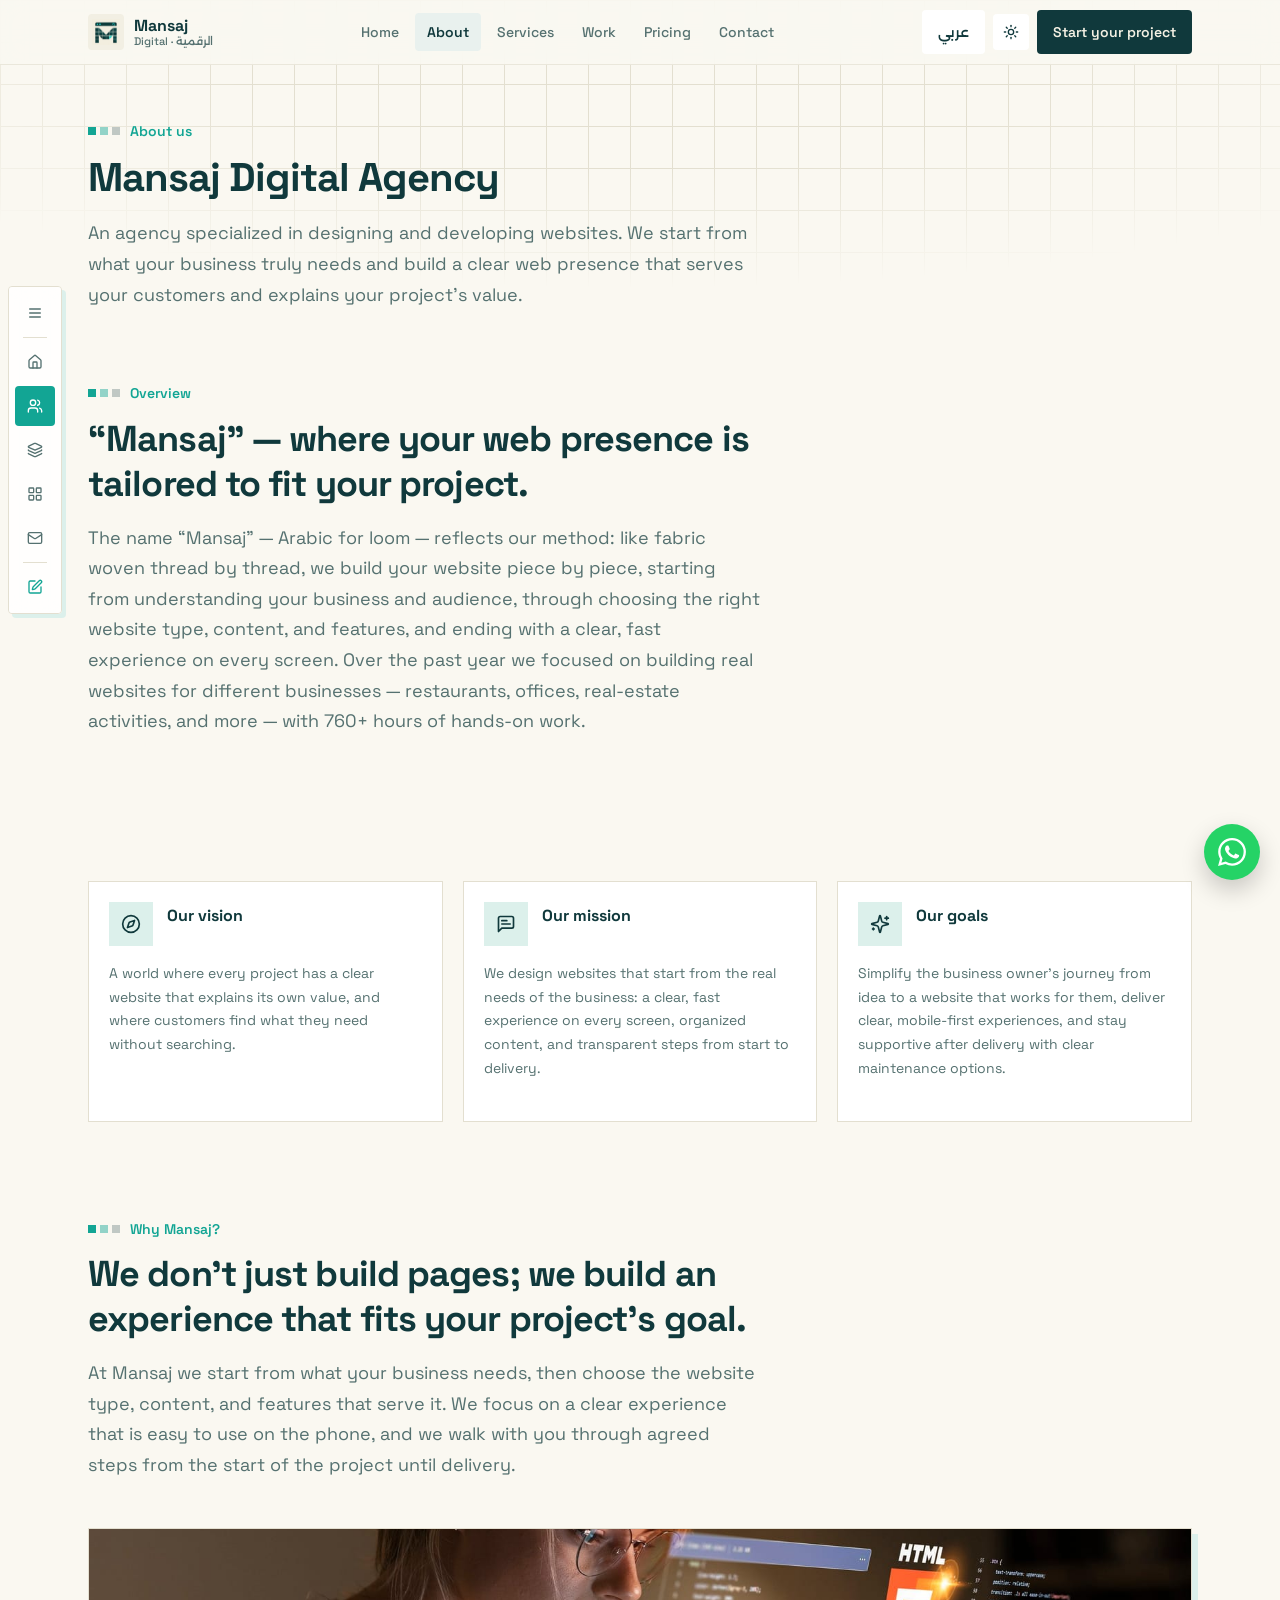
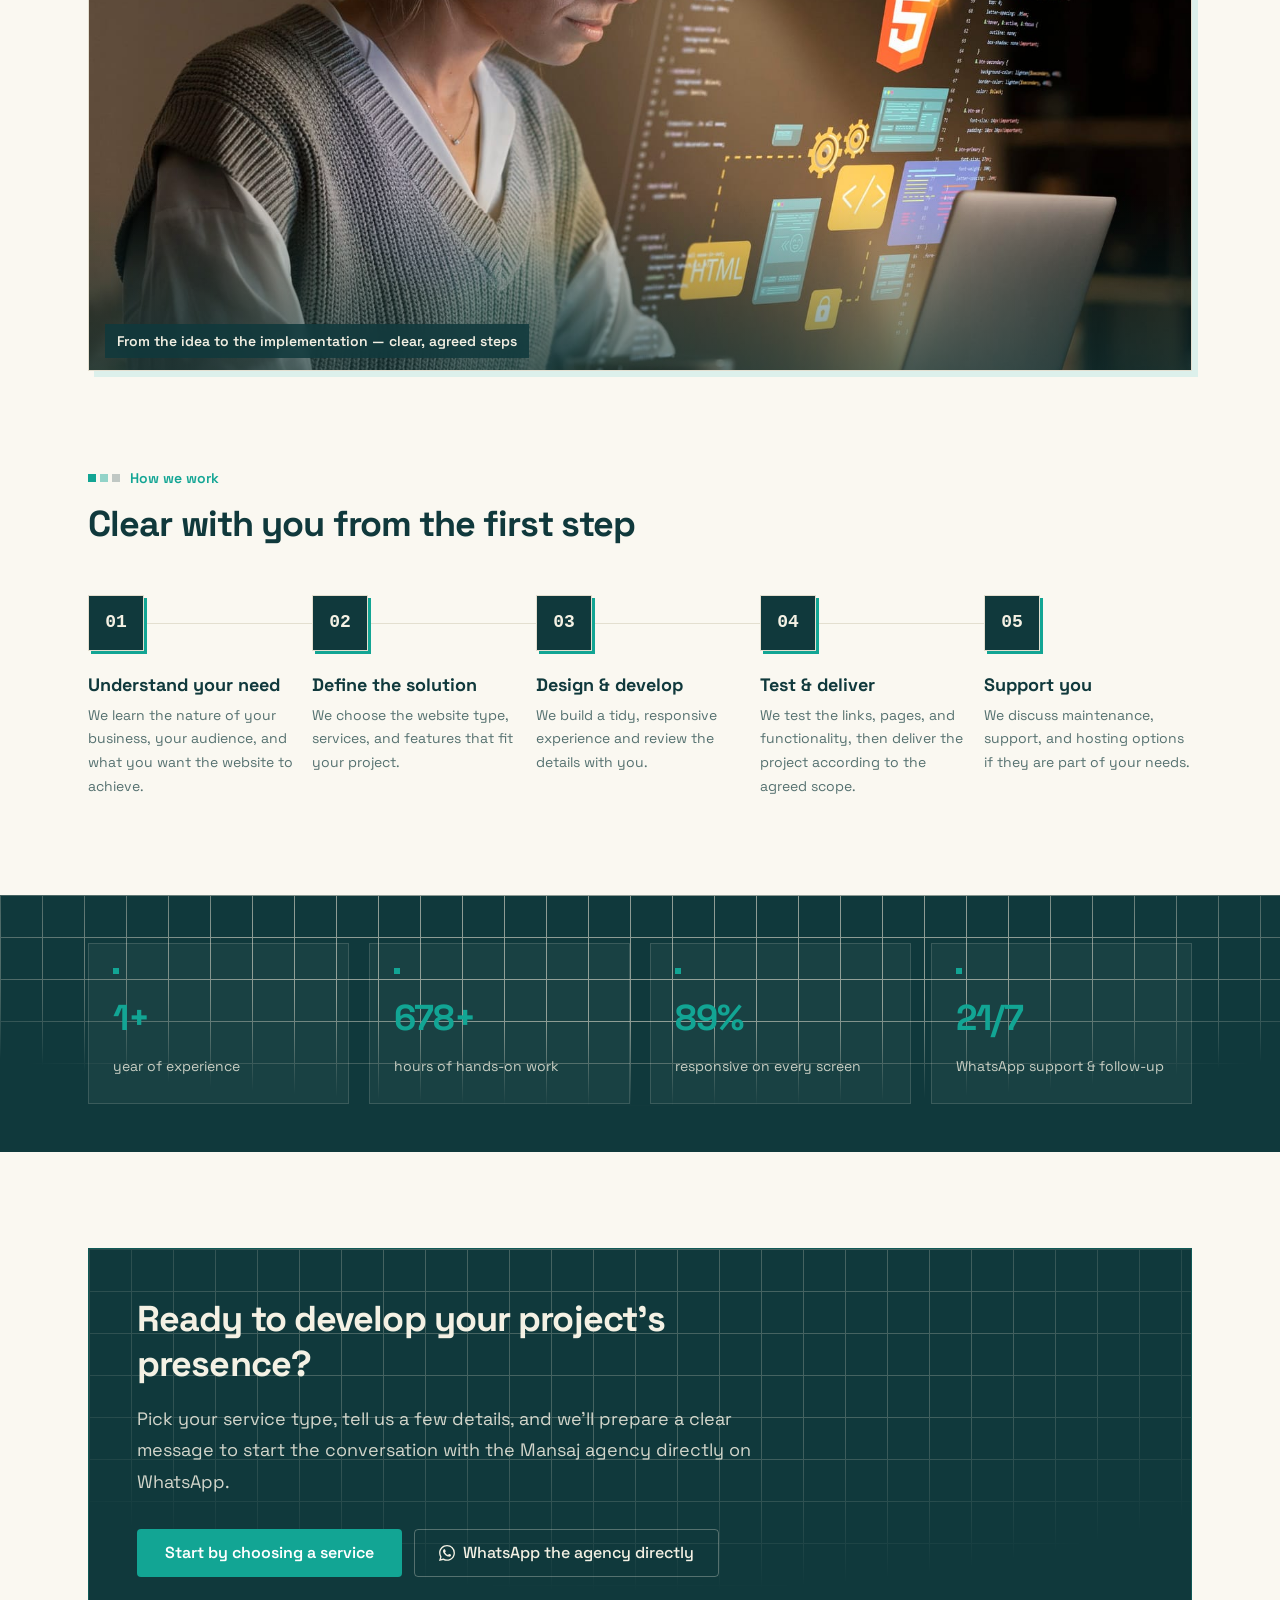
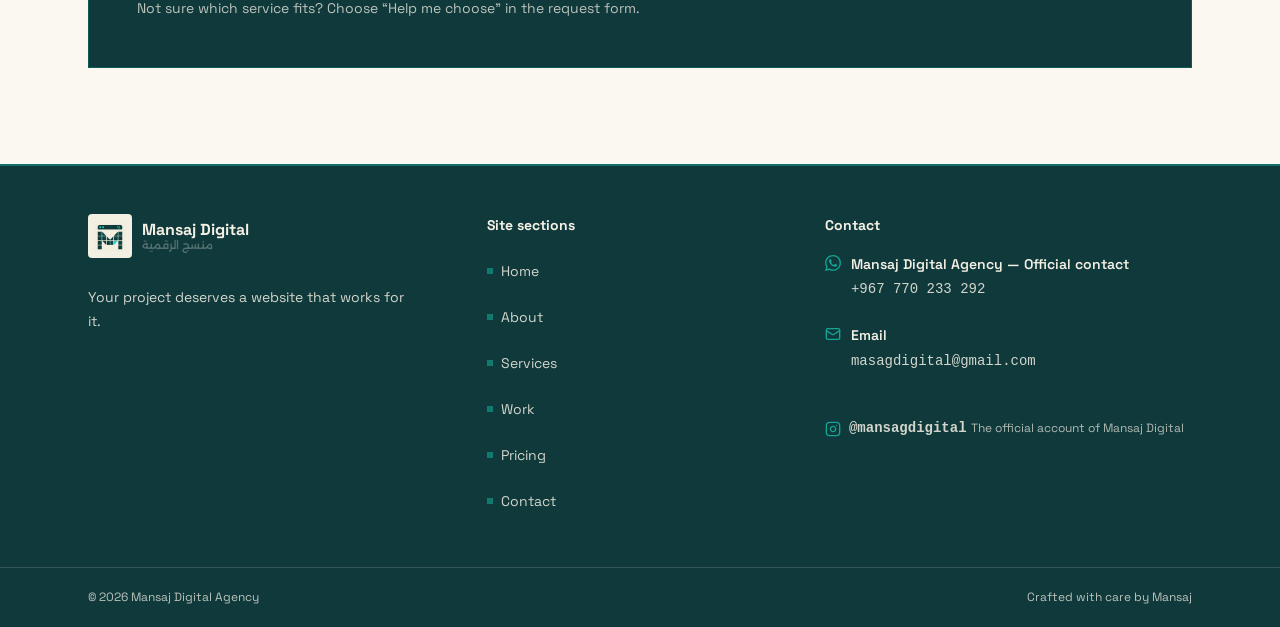
==== static-site/about.html @ caa979f5 "6bcde532-b387-4f91-bd0e-1e6efc402c27" ====
<!DOCTYPE html>
<html lang="en" dir="ltr" data-title-ar="من نحن | وكالة منسج الرقمية" data-title-en="About | Mansaj Digital Agency">
<head>
  <meta charset="UTF-8">
  <meta name="viewport" content="width=device-width, initial-scale=1">
  <title>من نحن | وكالة منسج الرقمية</title>
  <meta name="description" content="تعرف على وكالة منسج الرقمية: رؤيتنا ورسالتنا وأهدافنا وطريقة عملنا في بناء مواقع واضحة تخدم المشاريع على كل الشاشات.">
  <meta name="theme-color" content="#faf8f1" media="(prefers-color-scheme: light)">
  <meta name="theme-color" content="#0b2426" media="(prefers-color-scheme: dark)">
  <meta property="og:type" content="website">
  <meta property="og:title" content="من نحن | وكالة منسج الرقمية">
  <meta property="og:description" content="رؤية منسج ورسالتها وأهدافها وطريقة عملها في بناء مواقع تخدم المشاريع فعليًا.">
  <meta property="og:image" content="assets/images/og-image.jpg">
  <meta property="og:locale" content="ar_YE">
  <link rel="icon" type="image/png" href="assets/icons/favicon.png">
  <link rel="apple-touch-icon" href="assets/icons/apple-touch-icon.png">
  <link rel="preconnect" href="https://fonts.googleapis.com">
  <link rel="preconnect" href="https://fonts.gstatic.com" crossorigin>
  
  <link href="https://fonts.googleapis.com/css2?family=Space+Grotesk:wght@400;500;600;700&display=swap" rel="stylesheet">
  <link href="https://fonts.googleapis.com/css2?family=Alexandria:wght@300;400;500;600;700;800&display=swap" rel="stylesheet">
  <link rel="stylesheet" href="css/style.css">
  <link rel="stylesheet" href="css/responsive.css">
  <script>
    (function () {
      var d = document.documentElement;
      d.classList.add("js");
      try {
        var t = localStorage.getItem("mansaj-theme");
        if (!t) t = window.matchMedia("(prefers-color-scheme: dark)").matches ? "dark" : "light";
        if (t === "dark") d.classList.add("dark");
      } catch (e) {}
      try {
        var l = localStorage.getItem("mansaj-lang") || "en";
        d.lang = l;
        d.dir = l === "ar" ? "rtl" : "ltr";
      } catch (e) {}
    })();
  </script>
</head>
<body>
  <a class="skip-link" href="#main" data-ar="تخطَّ إلى المحتوى" data-en="Skip to content">تخطَّ إلى المحتوى</a>

  <!-- ============ Header ============ -->
  <header class="site-header">
    <div class="container bar">
      <a href="index.html" class="brand-lockup" aria-label="منسج الرقمية — الرئيسية" data-ar-aria="منسج الرقمية — الرئيسية" data-en-aria="Mansaj Digital — Home">
        <span class="logo-plate"><img src="assets/logos/mansaj-logo-mark.png" alt="شعار منسج الرقمية" width="36" height="36"></span>
        <span class="brand-word">
          <span class="brand-name" data-ar="منسج" data-en="Mansaj">منسج</span>
          <span class="brand-sub" data-ar="الرقمية · Digital" data-en="Digital · الرقمية">الرقمية · Digital</span>
        </span>
      </a>
      <nav class="header-nav" aria-label="التنقل الرئيسي" data-ar-aria="التنقل الرئيسي" data-en-aria="Main navigation">
        <ul>
          <li><a href="index.html" data-ar="الرئيسية" data-en="Home">الرئيسية</a></li>
          <li><a href="about.html" aria-current="page" data-ar="من نحن" data-en="About">من نحن</a></li>
          <li><a href="services.html" data-ar="خدماتنا" data-en="Services">خدماتنا</a></li>
          <li><a href="projects.html" data-ar="أعمالنا" data-en="Work">أعمالنا</a></li>
          <li><a href="index.html#pricing" data-ar="الباقات" data-en="Pricing">الباقات</a></li>
          <li><a href="contact.html" data-ar="تواصل معنا" data-en="Contact">تواصل معنا</a></li>
        </ul>
      </nav>
      <div class="header-actions">
        <button class="btn btn-outline lang-toggle" type="button" aria-label="Switch to English" data-ar-aria="Switch to English" data-en-aria="التبديل إلى العربية">EN</button>
        <button class="btn btn-outline btn-icon theme-toggle" type="button" aria-label="تبديل المظهر بين الداكن والفاتح" data-ar-aria="تبديل المظهر بين الداكن والفاتح" data-en-aria="Toggle dark and light mode">
          <svg class="icon sun-i" aria-hidden="true"><use href="assets/icons/sprite.svg#i-sun"></use></svg>
          <svg class="icon moon-i" aria-hidden="true"><use href="assets/icons/sprite.svg#i-moon"></use></svg>
        </button>
        <a href="contact.html" class="btn btn-primary header-cta" data-ar="ابدأ مشروعك" data-en="Start your project">ابدأ مشروعك</a>
      </div>
    </div>
  </header>

  <!-- ============ Floating nav dock ============ -->
  <nav class="dock" aria-label="القائمة العائمة" data-ar-aria="القائمة العائمة" data-en-aria="Floating menu">
    <div class="dock-panel">
      <button type="button" class="dock-btn sheet-open-btn" aria-label="فتح القائمة الكاملة" data-ar-aria="فتح القائمة الكاملة" data-en-aria="Open the full menu" aria-expanded="false" aria-controls="site-sheet">
        <svg class="icon" aria-hidden="true"><use href="assets/icons/sprite.svg#i-menu"></use></svg>
        <span class="dock-tip" aria-hidden="true" data-ar="القائمة الكاملة" data-en="Full menu">القائمة الكاملة</span>
      </button>
      <span class="dock-sep" aria-hidden="true"></span>
      <a href="index.html" class="dock-btn" aria-label="الرئيسية" data-ar-aria="الرئيسية" data-en-aria="Home">
        <svg class="icon" aria-hidden="true"><use href="assets/icons/sprite.svg#i-house"></use></svg>
        <span class="dock-tip" aria-hidden="true" data-ar="الرئيسية" data-en="Home">الرئيسية</span>
      </a>
      <a href="about.html" class="dock-btn" aria-current="page" aria-label="من نحن" data-ar-aria="من نحن" data-en-aria="About">
        <svg class="icon" aria-hidden="true"><use href="assets/icons/sprite.svg#i-users"></use></svg>
        <span class="dock-tip" aria-hidden="true" data-ar="من نحن" data-en="About">من نحن</span>
      </a>
      <a href="services.html" class="dock-btn" aria-label="خدماتنا" data-ar-aria="خدماتنا" data-en-aria="Services">
        <svg class="icon" aria-hidden="true"><use href="assets/icons/sprite.svg#i-layers"></use></svg>
        <span class="dock-tip" aria-hidden="true" data-ar="خدماتنا" data-en="Services">خدماتنا</span>
      </a>
      <a href="projects.html" class="dock-btn" aria-label="أعمالنا" data-ar-aria="أعمالنا" data-en-aria="Work">
        <svg class="icon" aria-hidden="true"><use href="assets/icons/sprite.svg#i-layout-grid"></use></svg>
        <span class="dock-tip" aria-hidden="true" data-ar="أعمالنا" data-en="Work">أعمالنا</span>
      </a>
      <a href="contact.html" class="dock-btn" aria-label="تواصل معنا" data-ar-aria="تواصل معنا" data-en-aria="Contact">
        <svg class="icon" aria-hidden="true"><use href="assets/icons/sprite.svg#i-mail"></use></svg>
        <span class="dock-tip" aria-hidden="true" data-ar="تواصل معنا" data-en="Contact">تواصل معنا</span>
      </a>
      <span class="dock-sep" aria-hidden="true"></span>
      <a href="contact.html" class="dock-btn cta" aria-label="ابدأ مشروعك الآن" data-ar-aria="ابدأ مشروعك الآن" data-en-aria="Start your project now">
        <svg class="icon" aria-hidden="true"><use href="assets/icons/sprite.svg#i-square-pen"></use></svg>
        <span class="dock-tip" aria-hidden="true" data-ar="ابدأ مشروعك" data-en="Start your project">ابدأ مشروعك</span>
      </a>
    </div>
  </nav>

  <!-- ============ Mobile sheet ============ -->
  <div class="sheet-overlay" aria-hidden="true"></div>
  <aside class="sheet" id="site-sheet" role="dialog" aria-modal="true" aria-hidden="true" aria-label="قائمة التنقل" data-ar-aria="قائمة التنقل" data-en-aria="Navigation menu">
    <div class="sheet-head">
      <span class="brand-lockup">
        <span class="logo-plate"><img src="assets/logos/mansaj-logo-mark.png" alt="" width="36" height="36"></span>
        <span class="brand-word">
          <span class="brand-name" data-ar="منسج" data-en="Mansaj">منسج</span>
          <span class="brand-sub" data-ar="الرقمية · Digital" data-en="Digital · الرقمية">الرقمية · Digital</span>
        </span>
      </span>
      <button class="btn btn-outline btn-icon sheet-close" type="button" aria-label="إغلاق القائمة" data-ar-aria="إغلاق القائمة" data-en-aria="Close menu">
        <svg class="icon" aria-hidden="true"><use href="assets/icons/sprite.svg#i-x"></use></svg>
      </button>
    </div>
    <nav class="sheet-nav" aria-label="قائمة التنقل الكاملة" data-ar-aria="قائمة التنقل الكاملة" data-en-aria="Full navigation">
      <ul>
        <li><a href="index.html"><svg class="icon" style="color:var(--brand)" aria-hidden="true"><use href="assets/icons/sprite.svg#i-house"></use></svg><span data-ar="الرئيسية" data-en="Home">الرئيسية</span><span class="num ltr">01</span></a></li>
        <li><a href="about.html" aria-current="page"><svg class="icon" style="color:var(--brand)" aria-hidden="true"><use href="assets/icons/sprite.svg#i-users"></use></svg><span data-ar="من نحن" data-en="About">من نحن</span><span class="num ltr">02</span></a></li>
        <li><a href="services.html"><svg class="icon" style="color:var(--brand)" aria-hidden="true"><use href="assets/icons/sprite.svg#i-layers"></use></svg><span data-ar="خدماتنا" data-en="Services">خدماتنا</span><span class="num ltr">03</span></a></li>
        <li><a href="projects.html"><svg class="icon" style="color:var(--brand)" aria-hidden="true"><use href="assets/icons/sprite.svg#i-layout-grid"></use></svg><span data-ar="أعمالنا" data-en="Work">أعمالنا</span><span class="num ltr">04</span></a></li>
        <li><a href="index.html#pricing"><svg class="icon" style="color:var(--brand)" aria-hidden="true"><use href="assets/icons/sprite.svg#i-credit-card"></use></svg><span data-ar="الباقات والأسعار" data-en="Packages & prices">الباقات والأسعار</span><span class="num ltr">05</span></a></li>
        <li><a href="contact.html"><svg class="icon" style="color:var(--brand)" aria-hidden="true"><use href="assets/icons/sprite.svg#i-mail"></use></svg><span data-ar="تواصل معنا" data-en="Contact">تواصل معنا</span><span class="num ltr">06</span></a></li>
      </ul>
    </nav>
    <div class="sheet-foot">
      <a href="contact.html" class="btn btn-primary btn-block" data-ar="أريد موقعًا لمشروعي" data-en="I want a website">أريد موقعًا لمشروعي</a>
      <a class="wa-line" href="https://wa.me/967770233292" target="_blank" rel="noopener noreferrer">
        <svg class="icon icon-fill" style="color:var(--brand)" aria-hidden="true"><use href="assets/icons/sprite.svg#i-whatsapp"></use></svg>
        <span data-ar="تواصل مباشر عبر واتساب" data-en="Chat on WhatsApp">تواصل مباشر عبر واتساب</span>
      </a>
      <a class="wa-line" href="mailto:masagdigital@gmail.com">
        <svg class="icon" style="color:var(--brand)" aria-hidden="true"><use href="assets/icons/sprite.svg#i-mail"></use></svg>
        <span data-ar="راسلنا عبر البريد" data-en="Email us">راسلنا عبر البريد</span>
      </a>
      <p class="brand-mini">
        <img src="assets/logos/mansaj-logo-mark-96.png" alt="" width="16" height="16">
        <span data-ar="وكالة منسج الرقمية" data-en="Mansaj Digital Agency">وكالة منسج الرقمية</span>
      </p>
    </div>
  </aside>

  <main id="main">
    <!-- ============ Page hero ============ -->
    <section class="page-hero">
      <div class="bg-blueprint" aria-hidden="true"></div>
      <div class="container inner">
        <p class="eyebrow"><span class="squares-strip" aria-hidden="true"><i></i></span><span data-ar="من نحن" data-en="About us">من نحن</span></p>
        <h1 data-ar="وكالة منسج الرقمية" data-en="Mansaj Digital Agency">وكالة منسج الرقمية</h1>
        <p class="desc" data-ar="وكالة متخصصة في تصميم وتطوير المواقع، نبدأ من احتياج نشاطك الحقيقي ونبني حضورًا واضحًا على الويب يخدم عملاءك ويشرح قيمة مشروعك." data-en="An agency specialized in designing and developing websites. We start from what your business truly needs and build a clear web presence that serves your customers and explains your project's value.">وكالة متخصصة في تصميم وتطوير المواقع، نبدأ من احتياج نشاطك الحقيقي ونبني حضورًا واضحًا على الويب يخدم عملاءك ويشرح قيمة مشروعك.</p>
      </div>
    </section>

    <!-- ============ Who we are ============ -->
    <section class="section" aria-label="نبذة عن منسج" data-ar-aria="نبذة عن منسج" data-en-aria="About Mansaj" style="padding-top:2rem">
      <div class="container">
        <div class="section-heading reveal">
          <p class="eyebrow"><span class="squares-strip" aria-hidden="true"><i></i></span><span data-ar="نبذة تعريفية" data-en="Overview">نبذة تعريفية</span></p>
          <h2 data-ar="«منسج» — حيث يُفصَل حضورك على الويب على مقاس مشروعك." data-en="“Mansaj” — where your web presence is tailored to fit your project.">«منسج» — حيث يُفصَل حضورك على الويب على مقاس مشروعك.</h2>
          <p class="desc" data-ar="اسم «منسج» يعبّر عن طريقتنا: مثل النسيج الذي يُفصَل خيطًا خيطًا، نبني موقعك قطعة قطعة بدءًا من فهم نشاطك وجمهورك، مرورًا باختيار نوع الموقع ومحتواه ووظائفه، وانتهاءً بتجربة واضحة وسريعة تعمل على كل الشاشات. ركّزنا خلال السنة الماضية على بناء مواقع حقيقية لأنشطة مختلفة — مطاعم، مكاتب، أنشطة عقارية وغيرها — بأكثر من 760 ساعة عمل فعلي." data-en="The name “Mansaj” — Arabic for loom — reflects our method: like fabric woven thread by thread, we build your website piece by piece, starting from understanding your business and audience, through choosing the right website type, content, and features, and ending with a clear, fast experience on every screen. Over the past year we focused on building real websites for different businesses — restaurants, offices, real-estate activities, and more — with 760+ hours of hands-on work.">اسم «منسج» يعبّر عن طريقتنا: مثل النسيج الذي يُفصَل خيطًا خيطًا، نبني موقعك قطعة قطعة بدءًا من فهم نشاطك وجمهورك، مرورًا باختيار نوع الموقع ومحتواه ووظائفه، وانتهاءً بتجربة واضحة وسريعة تعمل على كل الشاشات. ركّزنا خلال السنة الماضية على بناء مواقع حقيقية لأنشطة مختلفة — مطاعم، مكاتب، أنشطة عقارية وغيرها — بأكثر من 760 ساعة عمل فعلي.</p>
        </div>
      </div>
    </section>

    <!-- ============ Vision / Mission / Goals ============ -->
    <section class="section" aria-label="الرؤية والرسالة والأهداف" data-ar-aria="الرؤية والرسالة والأهداف" data-en-aria="Vision, mission, and goals" style="padding-top:0">
      <div class="container">
        <div class="cards-grid services-grid">
          <article class="service-card reveal">
            <div class="head">
              <span class="s-icon"><svg class="icon" aria-hidden="true"><use href="assets/icons/sprite.svg#i-compass"></use></svg></span>
              <h3 data-ar="رؤيتنا" data-en="Our vision">رؤيتنا</h3>
            </div>
            <p class="s-desc" data-ar="أن يكون لكل مشروع موقع واضح يشرح قيمته بنفسه، ويجعل وصول العميل إلى ما يحتاج أمرًا بديهيًا لا يحتاج بحثًا." data-en="A world where every project has a clear website that explains its own value, and where customers find what they need without searching.">أن يكون لكل مشروع موقع واضح يشرح قيمته بنفسه، ويجعل وصول العميل إلى ما يحتاج أمرًا بديهيًا لا يحتاج بحثًا.</p>
          </article>
          <article class="service-card reveal" style="--reveal-delay:.08s">
            <div class="head">
              <span class="s-icon"><svg class="icon" aria-hidden="true"><use href="assets/icons/sprite.svg#i-message-square-text"></use></svg></span>
              <h3 data-ar="رسالتنا" data-en="Our mission">رسالتنا</h3>
            </div>
            <p class="s-desc" data-ar="نصمّم مواقع تبدأ من احتياج النشاط الحقيقي: تجربة واضحة وسريعة على كل الشاشات، محتوى منظم، وخطوات عمل شفافة من البداية حتى التسليم." data-en="We design websites that start from the real needs of the business: a clear, fast experience on every screen, organized content, and transparent steps from start to delivery.">نصمّم مواقع تبدأ من احتياج النشاط الحقيقي: تجربة واضحة وسريعة على كل الشاشات، محتوى منظم، وخطوات عمل شفافة من البداية حتى التسليم.</p>
          </article>
          <article class="service-card reveal" style="--reveal-delay:.16s">
            <div class="head">
              <span class="s-icon"><svg class="icon" aria-hidden="true"><use href="assets/icons/sprite.svg#i-sparkles"></use></svg></span>
              <h3 data-ar="أهدافنا" data-en="Our goals">أهدافنا</h3>
            </div>
            <p class="s-desc" data-ar="تبسيط رحلة صاحب النشاط من الفكرة إلى موقع يعمل لأجله، وتقديم مواقع واضحة وسهلة الاستخدام على الهاتف أولًا، ومرافقته بعد التسليم بخيارات دعم وصيانة واضحة." data-en="Simplify the business owner's journey from idea to a website that works for them, deliver clear, mobile-first experiences, and stay supportive after delivery with clear maintenance options.">تبسيط رحلة صاحب النشاط من الفكرة إلى موقع يعمل لأجله، وتقديم مواقع واضحة وسهلة الاستخدام على الهاتف أولًا، ومرافقته بعد التسليم بخيارات دعم وصيانة واضحة.</p>
          </article>
        </div>
      </div>
    </section>

    <!-- ============ Why Mansaj ============ -->
    <section class="section" aria-label="لماذا منسج" data-ar-aria="لماذا منسج" data-en-aria="Why Mansaj" style="padding-top:0;padding-bottom:0">
      <div class="container">
        <div class="section-heading reveal">
          <p class="eyebrow"><span class="squares-strip" aria-hidden="true"><i></i></span><span data-ar="لماذا منسج؟" data-en="Why Mansaj?">لماذا منسج؟</span></p>
          <h2 data-ar="لا نبني صفحات فقط؛ نبني تجربة تناسب هدف مشروعك." data-en="We don't just build pages; we build an experience that fits your project's goal.">لا نبني صفحات فقط؛ نبني تجربة تناسب هدف مشروعك.</h2>
          <p class="desc" data-ar="في منسج نبدأ من احتياج النشاط، ثم نختار نوع الموقع والمحتوى والوظائف التي تخدمه. نركز على وضوح التجربة وسهولة استخدامها على الهاتف، ونرافقك بخطوات متفق عليها من بداية المشروع حتى التسليم." data-en="At Mansaj we start from what your business needs, then choose the website type, content, and features that serve it. We focus on a clear experience that is easy to use on the phone, and we walk with you through agreed steps from the start of the project until delivery.">في منسج نبدأ من احتياج النشاط، ثم نختار نوع الموقع والمحتوى والوظائف التي تخدمه. نركز على وضوح التجربة وسهولة استخدامها على الهاتف، ونرافقك بخطوات متفق عليها من بداية المشروع حتى التسليم.</p>
        </div>
        <figure class="figure-banner reveal" style="--reveal-delay:.1s;margin-bottom:0">
          <div class="img-wrap">
            <img src="assets/images/dev-work.jpg" alt="مطوّرة تبني موقعًا على حاسوبها المحمول" data-ar-alt="مطوّرة تبني موقعًا على حاسوبها المحمول" data-en-alt="A developer building a website on her laptop" loading="lazy" width="1152" height="648">
          </div>
          <figcaption data-ar="من الفكرة إلى التنفيذ — بخطوات واضحة ومتفق عليها" data-en="From the idea to the implementation — clear, agreed steps">من الفكرة إلى التنفيذ — بخطوات واضحة ومتفق عليها</figcaption>
        </figure>
      </div>
    </section>

    <!-- ============ How we work ============ -->
    <section class="section" aria-label="طريقة العمل" data-ar-aria="طريقة العمل" data-en-aria="How we work">
      <div class="container">
        <div class="section-heading reveal">
          <p class="eyebrow"><span class="squares-strip" aria-hidden="true"><i></i></span><span data-ar="طريقة العمل" data-en="How we work">طريقة العمل</span></p>
          <h2 data-ar="واضحين معك من أول خطوة" data-en="Clear with you from the first step">واضحين معك من أول خطوة</h2>
        </div>
        <ol class="steps">
          <li class="step reveal">
            <span class="h-line" aria-hidden="true"></span>
            <span class="step-num ltr" aria-hidden="true">01</span>
            <span class="v-line" aria-hidden="true"></span>
            <div class="step-body">
              <h3 data-ar="نفهم احتياجك" data-en="Understand your need">نفهم احتياجك</h3>
              <p data-ar="نعرف طبيعة نشاطك، وجمهورك، وما الذي تريد أن يحققه الموقع." data-en="We learn the nature of your business, your audience, and what you want the website to achieve.">نعرف طبيعة نشاطك، وجمهورك، وما الذي تريد أن يحققه الموقع.</p>
            </div>
          </li>
          <li class="step reveal" style="--reveal-delay:.08s">
            <span class="h-line" aria-hidden="true"></span>
            <span class="step-num ltr" aria-hidden="true">02</span>
            <span class="v-line" aria-hidden="true"></span>
            <div class="step-body">
              <h3 data-ar="نحدد الحل" data-en="Define the solution">نحدد الحل</h3>
              <p data-ar="نختار نوع الموقع والخدمات والوظائف التي تناسب مشروعك." data-en="We choose the website type, services, and features that fit your project.">نختار نوع الموقع والخدمات والوظائف التي تناسب مشروعك.</p>
            </div>
          </li>
          <li class="step reveal" style="--reveal-delay:.16s">
            <span class="h-line" aria-hidden="true"></span>
            <span class="step-num ltr" aria-hidden="true">03</span>
            <span class="v-line" aria-hidden="true"></span>
            <div class="step-body">
              <h3 data-ar="نصمّم ونطوّر" data-en="Design & develop">نصمّم ونطوّر</h3>
              <p data-ar="نبني تجربة مرتبة ومتجاوبة ونراجع التفاصيل معك." data-en="We build a tidy, responsive experience and review the details with you.">نبني تجربة مرتبة ومتجاوبة ونراجع التفاصيل معك.</p>
            </div>
          </li>
          <li class="step reveal" style="--reveal-delay:.24s">
            <span class="h-line" aria-hidden="true"></span>
            <span class="step-num ltr" aria-hidden="true">04</span>
            <span class="v-line" aria-hidden="true"></span>
            <div class="step-body">
              <h3 data-ar="نختبر ونسلّم" data-en="Test & deliver">نختبر ونسلّم</h3>
              <p data-ar="نختبر الروابط والصفحات والوظائف، ثم نسلّم المشروع حسب النطاق المتفق عليه." data-en="We test the links, pages, and functionality, then deliver the project according to the agreed scope.">نختبر الروابط والصفحات والوظائف، ثم نسلّم المشروع حسب النطاق المتفق عليه.</p>
            </div>
          </li>
          <li class="step reveal" style="--reveal-delay:.32s">
            <span class="step-num ltr" aria-hidden="true">05</span>
            <div class="step-body">
              <h3 data-ar="نساندك" data-en="Support you">نساندك</h3>
              <p data-ar="نناقش خيارات الصيانة والدعم والاستضافة إذا كانت ضمن احتياجك." data-en="We discuss maintenance, support, and hosting options if they are part of your needs.">نناقش خيارات الصيانة والدعم والاستضافة إذا كانت ضمن احتياجك.</p>
            </div>
          </li>
        </ol>
      </div>
    </section>

    <!-- ============ Honest stats ============ -->
    <section class="stats-band" aria-label="أرقام منسج" data-ar-aria="أرقام منسج" data-en-aria="Mansaj in numbers">
      <div class="bg-blueprint" aria-hidden="true"></div>
      <div class="container inner">
        <div class="stats-grid">
          <div class="stat-card reveal">
            <span class="dot" aria-hidden="true"></span>
            <p class="value ltr" data-count="1" data-suffix="+">1+</p>
            <p class="label" data-ar="سنة خبرة" data-en="year of experience">سنة خبرة</p>
          </div>
          <div class="stat-card reveal" style="--reveal-delay:.08s">
            <span class="dot" aria-hidden="true"></span>
            <p class="value ltr" data-count="760" data-suffix="+">760+</p>
            <p class="label" data-ar="ساعة عمل فعلية" data-en="hours of hands-on work">ساعة عمل فعلية</p>
          </div>
          <div class="stat-card reveal" style="--reveal-delay:.16s">
            <span class="dot" aria-hidden="true"></span>
            <p class="value ltr" data-count="100" data-suffix="%">100%</p>
            <p class="label" data-ar="تصميم متجاوب على كل الشاشات" data-en="responsive on every screen">تصميم متجاوب على كل الشاشات</p>
          </div>
          <div class="stat-card reveal" style="--reveal-delay:.24s">
            <span class="dot" aria-hidden="true"></span>
            <p class="value ltr" data-count="24" data-suffix="/7">24/7</p>
            <p class="label" data-ar="دعم ومتابعة عبر واتساب" data-en="WhatsApp support & follow-up">دعم ومتابعة عبر واتساب</p>
          </div>
        </div>
      </div>
    </section>

    <!-- ============ Contact CTA ============ -->
    <section class="section" aria-label="تواصل مع منسج" data-ar-aria="تواصل مع منسج" data-en-aria="Contact Mansaj">
      <div class="container">
        <div class="cta-panel reveal">
          <div class="bg-blueprint" aria-hidden="true"></div>
          <h2 data-ar="جاهز تطوّر حضور مشروعك؟" data-en="Ready to develop your project's presence?">جاهز تطوّر حضور مشروعك؟</h2>
          <p class="panel-desc" data-ar="اختر نوع الخدمة، وأخبرنا ببعض التفاصيل، وسنجهّز لك رسالة واضحة لبدء التواصل مع وكالة منسج مباشرة عبر واتساب." data-en="Pick your service type, tell us a few details, and we'll prepare a clear message to start the conversation with the Mansaj agency directly on WhatsApp.">اختر نوع الخدمة، وأخبرنا ببعض التفاصيل، وسنجهّز لك رسالة واضحة لبدء التواصل مع وكالة منسج مباشرة عبر واتساب.</p>
          <div class="panel-actions">
            <a href="contact.html" class="btn btn-brand btn-lg" style="border-radius:.25rem;padding-inline:1.75rem">
              <span data-ar="ابدأ باختيار الخدمة" data-en="Start by choosing a service">ابدأ باختيار الخدمة</span>
            </a>
            <a href="https://wa.me/967770233292" target="_blank" rel="noopener noreferrer" class="btn btn-lg" style="border-radius:.25rem;border:1px solid color-mix(in srgb, var(--deep-foreground) 30%, transparent);color:var(--deep-foreground)">
              <svg class="icon icon-fill" aria-hidden="true"><use href="assets/icons/sprite.svg#i-whatsapp"></use></svg>
              <span data-ar="واتساب الوكالة مباشرة" data-en="WhatsApp the agency directly">واتساب الوكالة مباشرة</span>
            </a>
          </div>
          <p class="panel-note" data-ar="لا تعرف أي خدمة تناسبك؟ اختر «ساعدوني في الاختيار» في نموذج الطلب." data-en="Not sure which service fits? Choose “Help me choose” in the request form.">لا تعرف أي خدمة تناسبك؟ اختر «ساعدوني في الاختيار» في نموذج الطلب.</p>
        </div>
      </div>
    </section>
  </main>

  <!-- ============ Footer ============ -->
  <footer class="site-footer">
    <div class="container footer-grid">
      <div class="footer-brand">
        <span class="brand-lockup">
          <span class="logo-plate lg"><img src="assets/logos/mansaj-logo-mark.png" alt="شعار منسج الرقمية" width="44" height="44"></span>
          <span class="brand-word">
            <span class="brand-name" data-ar="منسج الرقمية" data-en="Mansaj Digital">منسج الرقمية</span>
            <span class="brand-sub ltr" data-ar="Mansaj Digital" data-en="منسج الرقمية">Mansaj Digital</span>
          </span>
        </span>
        <p class="tagline" data-ar="مشروعك يستحق موقعًا يعمل لأجله." data-en="Your project deserves a website that works for it.">مشروعك يستحق موقعًا يعمل لأجله.</p>
      </div>

      <nav class="footer-col" aria-label="روابط الأقسام" data-ar-aria="روابط الأقسام" data-en-aria="Section links">
        <p class="col-title" data-ar="أقسام الموقع" data-en="Site sections">أقسام الموقع</p>
        <ul>
          <li><a href="index.html"><span class="dot" aria-hidden="true"></span><span data-ar="الرئيسية" data-en="Home">الرئيسية</span></a></li>
          <li><a href="about.html"><span class="dot" aria-hidden="true"></span><span data-ar="من نحن" data-en="About">من نحن</span></a></li>
          <li><a href="services.html"><span class="dot" aria-hidden="true"></span><span data-ar="خدماتنا" data-en="Services">خدماتنا</span></a></li>
          <li><a href="projects.html"><span class="dot" aria-hidden="true"></span><span data-ar="أعمالنا" data-en="Work">أعمالنا</span></a></li>
          <li><a href="index.html#pricing"><span class="dot" aria-hidden="true"></span><span data-ar="الباقات" data-en="Pricing">الباقات</span></a></li>
          <li><a href="contact.html"><span class="dot" aria-hidden="true"></span><span data-ar="تواصل معنا" data-en="Contact">تواصل معنا</span></a></li>
        </ul>
      </nav>

      <div class="footer-col">
        <p class="col-title" data-ar="تواصل" data-en="Contact">تواصل</p>
        <ul class="footer-contact">
          <li>
            <svg class="icon icon-fill" aria-hidden="true"><use href="assets/icons/sprite.svg#i-whatsapp"></use></svg>
            <div>
              <p class="fc-title" data-ar="وكالة منسج الرقمية — التواصل الرسمي" data-en="Mansaj Digital Agency — Official contact">وكالة منسج الرقمية — التواصل الرسمي</p>
              <a class="fc-phone ltr" href="https://wa.me/967770233292" target="_blank" rel="noopener noreferrer" aria-label="واتساب وكالة منسج الرقمية +967 770 233 292" data-ar-aria="واتساب وكالة منسج الرقمية +967 770 233 292" data-en-aria="WhatsApp Mansaj Digital Agency +967 770 233 292">+967 770 233 292</a>
            </div>
          </li>
          <li>
            <svg class="icon" aria-hidden="true"><use href="assets/icons/sprite.svg#i-mail"></use></svg>
            <div>
              <p class="fc-title" data-ar="البريد الإلكتروني" data-en="Email">البريد الإلكتروني</p>
              <a class="fc-phone ltr" href="mailto:masagdigital@gmail.com" aria-label="البريد الإلكتروني لوكالة منسج الرقمية masagdigital@gmail.com" data-ar-aria="البريد الإلكتروني لوكالة منسج الرقمية masagdigital@gmail.com" data-en-aria="Email Mansaj Digital Agency masagdigital@gmail.com">masagdigital@gmail.com</a>
            </div>
          </li>
        </ul>
        <a class="footer-insta" href="https://www.instagram.com/mansagdigital/" target="_blank" rel="noopener noreferrer">
          <svg class="icon" aria-hidden="true"><use href="assets/icons/sprite.svg#i-instagram"></use></svg>
          <span>
            <span class="handle ltr">@mansagdigital</span>
            <span class="fi-sub" data-ar="الحساب الرسمي لوكالة منسج الرقمية" data-en="The official account of Mansaj Digital">الحساب الرسمي لوكالة منسج الرقمية</span>
          </span>
        </a>
      </div>
    </div>

    <div class="footer-bottom">
      <div class="container inner">
        <p><span data-ar="© " data-en="© ">© </span><span data-year>2025</span><span data-ar=" وكالة منسج الرقمية — Mansaj Digital" data-en=" Mansaj Digital Agency"> وكالة منسج الرقمية — Mansaj Digital</span></p>
        <p data-ar="صُنع بعناية من وكالة منسج" data-en="Crafted with care by Mansaj">صُنع بعناية من وكالة منسج</p>
      </div>
    </div>
  </footer>

  <!-- Floating WhatsApp support button -->
  <a class="wa-float" href="https://wa.me/967770233292?text=Hello%20Mansaj%20Digital" target="_blank" rel="noopener noreferrer"
     data-wa-en="Hello Mansaj Digital 👋
I visited your website and I want to discuss a project for my business."
     data-wa-ar="مرحبًا منسج الرقمية 👋
زرت موقعكم وأريد أن أناقش مشروعًا لنشاطي التجاري."
     aria-label="تواصل مع منسج الرقمية عبر واتساب" data-ar-aria="تواصل مع منسج الرقمية عبر واتساب" data-en-aria="Chat with Mansaj Digital on WhatsApp" data-cursor="Chat">
    <svg class="icon icon-fill" aria-hidden="true"><use href="assets/icons/sprite.svg#i-whatsapp"></use></svg>
  </a>

  <script src="js/theme.js" defer></script>
  <script src="js/main.js" defer></script>
</body>
</html>
---- static-site/css/style.css ----
/* ================================================================== */
/* Mansaj Digital — official static stylesheet                         */
/* ------------------------------------------------------------------ */
/* 1:1 reproduction of the approved Mansaj design system:              */
/* warm paper background, deep-teal ink, turquoise brand accents,      */
/* squared brutalist cards with offset shadows, blueprint grid.        */
/* Light + dark themes via html.dark and CSS custom properties.        */
/* ================================================================== */

/* ------------------------------------------------------------------ */
/* Design tokens — exact values from the approved identity             */
/* ------------------------------------------------------------------ */

:root {
  --radius: 0.5rem;
  --radius-sm: 0.25rem;
  --radius-md: 0.375rem;

  /* Light — warm paper with deep teal ink (logo palette) */
  --background: #faf8f1;
  --foreground: #10393c;
  --card: #ffffff;
  --card-foreground: #10393c;
  --primary: #10393c;
  --primary-foreground: #f4f1e4;
  --secondary: #e9f1ee;
  --secondary-foreground: #10393c;
  --muted: #f1eee3;
  --muted-foreground: #557170;
  --accent: #dcf0eb;
  --accent-foreground: #0b4b47;
  --destructive: #b3413a;
  --border: #e3dfd0;
  --input: #d8d4c4;
  --ring: #17b3a6;

  /* Brand */
  --brand: #12a594;
  --brand-foreground: #ffffff;
  --brand-soft: #dcf0eb;
  --deep: #10393c;
  --deep-foreground: #f4f1e4;
  --cream: #f2efe3;
  --cream-foreground: #10393c;

  --header-h: 4rem;
  --shadow-brand: 4px 4px 0 0 var(--brand);
  --shadow-brand-soft: 6px 6px 0 0 var(--brand-soft);
  --ease-out: cubic-bezier(0.22, 1, 0.36, 1);
}

html.dark {
  /* Dark — deep teal night with turquoise light */
  --background: #0b2426;
  --foreground: #eaf2ef;
  --card: #103032;
  --card-foreground: #eaf2ef;
  --primary: #2bc8b9;
  --primary-foreground: #062426;
  --secondary: #12393c;
  --secondary-foreground: #eaf2ef;
  --muted: #113334;
  --muted-foreground: #9db8b3;
  --accent: #14403f;
  --accent-foreground: #dff7f1;
  --destructive: #e0655c;
  --border: rgba(255, 255, 255, 0.09);
  --input: rgba(255, 255, 255, 0.14);
  --ring: #2bc8b9;

  /* Brand */
  --brand: #2bc8b9;
  --brand-foreground: #062426;
  --brand-soft: #123c3b;
  --deep: #071c1e;
  --deep-foreground: #eaf2ef;
  --cream: #f2efe3;
  --cream-foreground: #10393c;
}

/* ------------------------------------------------------------------ */
/* Base                                                                */
/* ------------------------------------------------------------------ */

*,
*::before,
*::after {
  box-sizing: border-box;
  border: 0 solid var(--border);
  margin: 0;
  padding: 0;
}

html {
  scroll-behavior: smooth;
  scroll-padding-top: calc(var(--header-h) + 1rem);
  -webkit-text-size-adjust: 100%;
}

body {
  background: var(--background);
  color: var(--foreground);
  font-family: "Space Grotesk", "Alexandria", ui-sans-serif, system-ui,
    -apple-system, "Segoe UI", sans-serif;
  font-size: 1rem;
  line-height: 1.6;
  text-rendering: optimizeLegibility;
  min-height: 100dvh;
  display: flex;
  flex-direction: column;
}

main {
  flex: 1;
}

img,
svg,
video {
  display: block;
  max-width: 100%;
}

a {
  color: inherit;
  text-decoration: none;
}

button {
  font: inherit;
  color: inherit;
  background: none;
  border: none;
  cursor: pointer;
}

input,
textarea,
select {
  font: inherit;
  color: inherit;
}

ul,
ol {
  list-style: none;
}

::selection {
  background: var(--brand);
  color: var(--brand-foreground);
}

/* Slim squared scrollbar */
::-webkit-scrollbar {
  width: 8px;
  height: 8px;
}
::-webkit-scrollbar-track {
  background: transparent;
}
::-webkit-scrollbar-thumb {
  background: color-mix(in oklab, var(--muted-foreground) 35%, transparent);
  border-radius: 2px;
}
::-webkit-scrollbar-thumb:hover {
  background: color-mix(in oklab, var(--muted-foreground) 55%, transparent);
}

:focus-visible {
  outline: 2px solid var(--ring);
  outline-offset: 2px;
}

/* ------------------------------------------------------------------ */
/* Utilities                                                           */
/* ------------------------------------------------------------------ */

.container {
  width: 100%;
  max-width: 72rem;
  margin-inline: auto;
  /* Inline-start padding keeps content clear of the floating nav dock */
  padding-inline-start: 64px;
  padding-inline-end: 16px;
}

.sr-only {
  position: absolute;
  width: 1px;
  height: 1px;
  padding: 0;
  margin: -1px;
  overflow: hidden;
  clip: rect(0, 0, 0, 0);
  white-space: nowrap;
  border-width: 0;
}

.mono {
  font-family: ui-monospace, "SFMono-Regular", "Menlo", "Consolas", monospace;
}

.ltr {
  direction: ltr;
  unicode-bidi: isolate;
}

/* Icons — stroke glyphs inherit color; fill glyphs opt in via .icon-fill */
.icon {
  width: 1rem;
  height: 1rem;
  flex-shrink: 0;
  fill: none;
  stroke: currentColor;
  stroke-width: 2;
  stroke-linecap: round;
  stroke-linejoin: round;
}
.icon-fill {
  fill: currentColor;
  stroke: none;
}

/* Subtle blueprint grid — "Mansaj engineering" look */
.bg-blueprint {
  background-image: linear-gradient(to right, var(--border) 1px, transparent 1px),
    linear-gradient(to bottom, var(--border) 1px, transparent 1px);
  background-size: 42px 42px;
  -webkit-mask-image: radial-gradient(ellipse 90% 80% at 50% 20%, black 35%, transparent 78%);
  mask-image: radial-gradient(ellipse 90% 80% at 50% 20%, black 35%, transparent 78%);
}
.bg-blueprint-solid {
  background-image: linear-gradient(to right, var(--border) 1px, transparent 1px),
    linear-gradient(to bottom, var(--border) 1px, transparent 1px);
  background-size: 42px 42px;
}

/* Squares strip — section eyebrow marker */
.squares-strip {
  display: inline-flex;
  align-items: center;
  gap: 0.25rem;
}
.squares-strip::before,
.squares-strip::after {
  content: "";
  width: 0.5rem;
  height: 0.5rem;
}
.squares-strip::before {
  background: var(--brand);
}
.squares-strip::after {
  background: color-mix(in srgb, var(--foreground) 25%, transparent);
}
.squares-strip > i {
  width: 0.5rem;
  height: 0.5rem;
  background: color-mix(in srgb, var(--brand) 45%, transparent);
}

/* Reveal-on-scroll (progressive enhancement: visible without JS) */
html.js .reveal {
  opacity: 0;
  transform: translateY(18px);
  transition: opacity 0.55s var(--ease-out), transform 0.55s var(--ease-out);
  transition-delay: var(--reveal-delay, 0s);
}
html.js .reveal.in-view {
  opacity: 1;
  transform: none;
}

.skip-link {
  position: fixed;
  inset-inline-start: 1rem;
  top: -100%;
  z-index: 300;
  background: var(--brand);
  color: var(--brand-foreground);
  padding: 0.75rem 1.25rem;
  font-weight: 600;
  transition: top 0.2s ease;
}
.skip-link:focus-visible {
  top: 1rem;
}

/* ------------------------------------------------------------------ */
/* Buttons                                                             */
/* ------------------------------------------------------------------ */

.btn {
  display: inline-flex;
  align-items: center;
  justify-content: center;
  gap: 0.5rem;
  white-space: nowrap;
  min-height: 2.75rem; /* 44px touch target */
  padding: 0.5rem 1rem;
  font-size: 0.875rem;
  font-weight: 500;
  border-radius: var(--radius-sm);
  transition: background-color 0.2s ease, color 0.2s ease, border-color 0.2s ease,
    box-shadow 0.2s ease;
}
.btn-primary {
  background: var(--primary);
  color: var(--primary-foreground);
  font-weight: 600;
}
.btn-primary:hover {
  background: color-mix(in srgb, var(--primary) 88%, transparent);
}
.btn-brand {
  background: var(--brand);
  color: var(--brand-foreground);
  font-weight: 600;
}
.btn-brand:hover {
  background: color-mix(in srgb, var(--brand) 90%, transparent);
}
.btn-outline {
  border-width: 1px;
  background: var(--card);
  color: var(--foreground);
  font-weight: 500;
}
.btn-outline:hover {
  background: var(--secondary);
}
.btn-lg {
  min-height: 3rem;
  padding-inline: 1.5rem;
  font-size: 1rem;
}
.btn-icon {
  min-height: 2.25rem;
  width: 2.25rem;
  padding: 0;
}
.btn-block {
  width: 100%;
}
.btn-brand-outline {
  border: 1px solid color-mix(in srgb, var(--brand) 40%, transparent);
  background: color-mix(in srgb, var(--brand) 6%, transparent);
  color: var(--brand);
  font-weight: 600;
}
.btn-brand-outline:hover {
  background: var(--brand);
  color: var(--brand-foreground);
}

/* ------------------------------------------------------------------ */
/* Header                                                              */
/* ------------------------------------------------------------------ */

.site-header {
  position: fixed;
  inset-inline: 0;
  top: 0;
  z-index: 50;
  border-bottom: 1px solid color-mix(in srgb, var(--border) 70%, transparent);
  background: color-mix(in srgb, var(--background) 85%, transparent);
  -webkit-backdrop-filter: blur(12px);
  backdrop-filter: blur(12px);
}
.site-header .bar {
  height: var(--header-h);
  display: flex;
  align-items: center;
  justify-content: space-between;
  gap: 0.75rem;
}
.header-nav {
  display: none;
}
.header-nav ul {
  display: flex;
  align-items: center;
  gap: 0.25rem;
}
.header-nav a {
  display: inline-block;
  padding: 0.5rem 0.75rem;
  border-radius: var(--radius-sm);
  font-size: 0.875rem;
  font-weight: 500;
  color: var(--muted-foreground);
  transition: background-color 0.2s ease, color 0.2s ease;
}
.header-nav a:hover {
  background: var(--secondary);
  color: var(--foreground);
}
.header-nav a[aria-current="page"] {
  background: var(--secondary);
  color: var(--foreground);
  font-weight: 600;
}
.header-actions {
  display: flex;
  align-items: center;
  gap: 0.5rem;
}
.header-cta {
  display: none;
}

/* Brand lockup — logo plate + wordmark */
.brand-lockup {
  display: inline-flex;
  align-items: center;
  gap: 0.625rem;
  text-align: start;
}
.logo-plate {
  position: relative;
  display: block;
  width: 2.25rem;
  height: 2.25rem;
  flex-shrink: 0;
  overflow: hidden;
  border-radius: var(--radius-sm);
  background: var(--cream);
  padding: 0.25rem;
}
.logo-plate img {
  width: 100%;
  height: 100%;
  object-fit: contain;
}
.logo-plate.lg {
  width: 2.75rem;
  height: 2.75rem;
  padding: 0.375rem;
}
.brand-word {
  display: flex;
  flex-direction: column;
  line-height: 1;
}
.brand-word .brand-name {
  font-size: 1rem;
  font-weight: 700;
}
.brand-word .brand-sub {
  font-size: 11px;
  font-weight: 500;
  color: var(--muted-foreground);
  margin-top: 2px;
}

/* Mobile menu button */
.menu-btn {
  display: inline-flex;
}

/* Mobile sheet */
.sheet-overlay {
  position: fixed;
  inset: 0;
  z-index: 90;
  background: rgba(0, 0, 0, 0.5);
  opacity: 0;
  pointer-events: none;
  transition: opacity 0.25s ease;
}
.sheet {
  position: fixed;
  z-index: 95;
  top: 0;
  inset-inline-end: 0;
  height: 100dvh;
  width: 85vw;
  max-width: 24rem;
  background: var(--card);
  border-inline-start: 1px solid var(--border);
  display: flex;
  flex-direction: column;
  transform: translateX(calc(var(--sheet-dir, 1) * 100%));
  transition: transform 0.3s var(--ease-out);
  overflow-y: auto;
}
html[dir="rtl"] .sheet {
  --sheet-dir: -1;
}
body.sheet-open .sheet-overlay {
  opacity: 1;
  pointer-events: auto;
}
body.sheet-open .sheet {
  transform: none;
}
body.sheet-open {
  overflow: hidden;
}
.sheet-head {
  display: flex;
  align-items: center;
  justify-content: space-between;
  gap: 0.75rem;
  padding: 1rem;
  border-bottom: 1px solid var(--border);
}
.sheet-nav {
  flex: 1;
  padding: 1rem;
}
.sheet-nav ul {
  display: flex;
  flex-direction: column;
  gap: 0.25rem;
}
.sheet-nav a {
  display: flex;
  min-height: 44px;
  align-items: center;
  gap: 0.75rem;
  padding: 0.625rem 0.75rem;
  border-radius: var(--radius-sm);
  font-size: 0.875rem;
  font-weight: 500;
  transition: background-color 0.2s ease;
}
.sheet-nav a:hover,
.sheet-nav a[aria-current="page"] {
  background: var(--secondary);
}
.sheet-nav a[aria-current="page"] {
  font-weight: 600;
}
.sheet-nav .num {
  margin-inline-start: auto;
  font-size: 0.75rem;
  color: var(--muted-foreground);
}
.sheet-foot {
  border-top: 1px solid var(--border);
  padding: 1rem;
}
.sheet-foot .wa-line {
  margin-top: 0.75rem;
  display: flex;
  width: 100%;
  align-items: center;
  justify-content: center;
  gap: 0.5rem;
  border: 1px solid var(--border);
  padding: 0.625rem 1rem;
  border-radius: var(--radius-sm);
  font-size: 0.875rem;
  font-weight: 500;
  transition: background-color 0.2s ease;
}
.sheet-foot .wa-line:hover {
  background: var(--secondary);
}
.sheet-foot .brand-mini {
  margin-top: 1rem;
  display: flex;
  align-items: center;
  justify-content: center;
  gap: 0.5rem;
  font-size: 0.75rem;
  color: var(--muted-foreground);
}
.sheet-foot .brand-mini img {
  width: 1rem;
  height: 1rem;
  object-fit: contain;
}

/* ------------------------------------------------------------------ */
/* Floating nav dock                                                   */
/* ------------------------------------------------------------------ */

.dock {
  position: fixed;
  inset-inline-start: 0.5rem;
  top: 50%;
  z-index: 40;
  transform: translateY(-50%);
}
.dock-panel {
  display: flex;
  flex-direction: column;
  align-items: stretch;
  gap: 0.25rem;
  max-height: calc(100dvh - 2rem);
  overflow-y: auto;
  padding: 0.375rem;
  border: 1px solid var(--border);
  border-radius: var(--radius-sm);
  background: color-mix(in srgb, var(--card) 85%, transparent);
  -webkit-backdrop-filter: blur(12px);
  backdrop-filter: blur(12px);
  box-shadow: 4px 4px 0 0 var(--brand-soft);
  scrollbar-width: none;
}
.dock-panel::-webkit-scrollbar {
  display: none;
}
.dock-btn {
  position: relative;
  display: flex;
  height: 2.5rem;
  width: 2.5rem;
  flex-shrink: 0;
  align-items: center;
  justify-content: center;
  border-radius: var(--radius-sm);
  color: var(--muted-foreground);
  transition: background-color 0.2s ease, color 0.2s ease;
}
.dock-btn:hover {
  background: var(--secondary);
  color: var(--foreground);
}
.dock-btn[aria-current="page"],
.dock-btn.active {
  background: var(--brand);
  color: var(--brand-foreground);
}
.dock-btn.cta {
  color: var(--brand);
}
.dock-sep {
  margin-inline: 0.5rem;
  height: 1px;
  flex-shrink: 0;
  background: var(--border);
}
.dock-tip {
  display: none;
  pointer-events: none;
  position: absolute;
  inset-inline-start: 100%;
  top: 50%;
  z-index: 10;
  margin-inline-start: 0.5rem;
  transform: translateY(-50%);
  white-space: nowrap;
  border: 1px solid var(--border);
  background: var(--deep);
  color: var(--deep-foreground);
  padding: 0.25rem 0.5rem;
  font-size: 11px;
  font-weight: 600;
  opacity: 0;
  transition: opacity 0.15s ease;
}
.dock-btn:hover .dock-tip,
.dock-btn:focus-visible .dock-tip {
  opacity: 1;
}

/* ------------------------------------------------------------------ */
/* Sections & headings                                                 */
/* ------------------------------------------------------------------ */

.section {
  position: relative;
  padding-block: 4rem;
  scroll-margin-top: 5rem;
}
.section-heading {
  margin-bottom: 2.5rem;
  max-width: 42rem;
}
.section-heading.center {
  margin-inline: auto;
  text-align: center;
}
.eyebrow {
  display: flex;
  align-items: center;
  gap: 0.625rem;
  margin-bottom: 0.75rem;
  font-size: 0.875rem;
  font-weight: 600;
  color: var(--brand);
}
.section-heading.center .eyebrow {
  justify-content: center;
}
.section-heading h2 {
  font-size: 1.875rem;
  font-weight: 700;
  line-height: 1.25;
  letter-spacing: -0.025em;
}
.section-heading .desc {
  margin-top: 1rem;
  font-size: 1rem;
  line-height: 1.7;
  color: var(--muted-foreground);
}

/* Sub-page hero */
.page-hero {
  position: relative;
  overflow: hidden;
  padding-top: var(--header-h);
}
.page-hero .bg-blueprint {
  position: absolute;
  inset: 0;
}
.page-hero .inner {
  position: relative;
  padding-block: 2.75rem 2rem;
}
.page-hero h1 {
  font-size: 2.25rem;
  font-weight: 700;
  line-height: 1.2;
  letter-spacing: -0.025em;
}
.page-hero .desc {
  margin-top: 1rem;
  max-width: 42rem;
  font-size: 1rem;
  line-height: 1.7;
  color: var(--muted-foreground);
}

/* ------------------------------------------------------------------ */
/* Hero (home)                                                         */
/* ------------------------------------------------------------------ */

.hero {
  position: relative;
  overflow: hidden;
  padding-top: var(--header-h);
}
.hero .bg-blueprint {
  position: absolute;
  inset: 0;
}
.hero-inner {
  position: relative;
  padding-block: 2.5rem 3.5rem;
}
.hero-badge {
  display: inline-flex;
  align-items: center;
  gap: 0.5rem;
  border: 1px solid var(--border);
  background: var(--card);
  padding: 0.375rem 0.875rem;
  font-size: 0.75rem;
  font-weight: 600;
  color: var(--muted-foreground);
}
.hero h1 {
  margin-top: 1.5rem;
  max-width: 48rem;
  margin-inline: auto;
  font-size: 2.25rem;
  font-weight: 700;
  line-height: 1.2;
  letter-spacing: -0.025em;
}
.hero .lead {
  margin-top: 1.25rem;
  max-width: 42rem;
  margin-inline: auto;
  font-size: 1rem;
  line-height: 1.75;
  color: var(--muted-foreground);
}
.hero-center {
  max-width: 48rem;
  margin-inline: auto;
  text-align: center;
}

.hero-paths {
  margin-top: 2.5rem;
  display: grid;
  gap: 1rem;
}
.path-card {
  position: relative;
  display: block;
  text-align: start;
  border: 1px solid var(--border);
  background: var(--card);
  padding: 1.25rem;
  transition: border-color 0.2s ease, box-shadow 0.2s ease;
}
.path-card:hover {
  border-color: var(--brand);
  box-shadow: var(--shadow-brand);
}
.path-card:hover.mirror {
  box-shadow: -4px 4px 0 0 var(--brand);
}
.path-card .path-icon {
  display: flex;
  height: 2.75rem;
  width: 2.75rem;
  align-items: center;
  justify-content: center;
  background: var(--primary);
  color: var(--primary-foreground);
}
.path-card.alt .path-icon {
  background: var(--brand);
  color: var(--brand-foreground);
}
.path-card .path-title {
  display: block;
  margin-top: 1rem;
  font-size: 1.125rem;
  font-weight: 700;
}
.path-card .path-desc {
  display: block;
  margin-top: 0.375rem;
  font-size: 0.875rem;
  line-height: 1.65;
  color: var(--muted-foreground);
}
.path-card .path-link {
  display: inline-flex;
  align-items: center;
  gap: 0.375rem;
  margin-top: 1rem;
  font-size: 0.875rem;
  font-weight: 600;
  color: var(--brand);
}
.path-card:hover .path-link .icon {
  transform: translateX(calc(var(--flip, -1) * 4px));
}
html[dir="ltr"] .path-card .path-link .icon {
  --flip: 1;
}
.hero-direct {
  margin-top: 1.25rem;
  text-align: center;
}
.hero-direct button,
.hero-direct a {
  font-size: 0.875rem;
  font-weight: 500;
  color: var(--muted-foreground);
  text-decoration: underline;
  text-decoration-color: var(--border);
  text-underline-offset: 4px;
  transition: color 0.2s ease;
}
.hero-direct button:hover,
.hero-direct a:hover {
  color: var(--brand);
  text-decoration-color: var(--brand);
}

/* The guiding question */
.hero-q {
  margin-bottom: 1rem;
  text-align: center;
  font-size: 0.875rem;
  font-weight: 600;
  color: color-mix(in srgb, var(--foreground) 80%, transparent);
}

/* Hero showcase figures */
.hero-showcase {
  margin-top: 3rem;
  max-width: 56rem;
  margin-inline: auto;
  display: grid;
  gap: 1rem;
}
.showcase-grid {
  display: grid;
  grid-template-columns: repeat(2, 1fr);
  gap: 1rem;
}
.show-figure {
  position: relative;
  overflow: hidden;
  border: 1px solid var(--border);
  background: var(--card);
  box-shadow: var(--shadow-brand-soft);
  transition: box-shadow 0.3s ease;
}
.show-figure:hover {
  box-shadow: 6px 6px 0 0 var(--brand);
}
.show-figure img {
  width: 100%;
  height: 100%;
  object-fit: cover;
  transition: transform 0.5s ease;
}
.show-figure:hover img {
  transform: scale(1.03);
}
.show-figure .ratio-main {
  aspect-ratio: 16 / 10;
}
.show-figure .ratio-sub {
  aspect-ratio: 16 / 10;
}
.show-figure figcaption {
  position: absolute;
  inset-inline: 0;
  bottom: 0;
  display: flex;
  align-items: center;
  justify-content: space-between;
  gap: 0.75rem;
  background: color-mix(in srgb, var(--deep) 85%, transparent);
  -webkit-backdrop-filter: blur(4px);
  backdrop-filter: blur(4px);
  color: var(--cream);
  padding: 0.625rem 1rem;
  font-size: 0.75rem;
  font-weight: 600;
}
.show-figure.sub figcaption {
  padding: 0.5rem 0.75rem;
  font-size: 11px;
}
.show-figure figcaption .icon {
  width: 1.25rem;
  height: 1rem;
  color: var(--brand);
}

/* Mosaic mark (inline SVG) — squared cells echoing the logo */
.mosaic {
  display: block;
  shape-rendering: crispEdges;
}
.mosaic-lg {
  height: 4rem;
  width: 5rem;
}
.mosaic-md {
  height: 3.5rem;
  width: 4.5rem;
}
.mosaic-sm {
  height: 1rem;
  width: 1.25rem;
}
.mosaic-xs {
  height: 0.75rem;
  width: 1rem;
}
.text-brand-soft {
  color: color-mix(in srgb, var(--brand) 25%, transparent);
}

/* Theme toggle — sun in light mode, moon in dark mode */
.theme-toggle .moon-i {
  display: none;
}
html.dark .theme-toggle .moon-i {
  display: block;
}
html.dark .theme-toggle .sun-i {
  display: none;
}

/* Trust line */
.trust-line {
  margin-top: 3rem;
  max-width: 48rem;
  margin-inline: auto;
  display: flex;
  flex-wrap: wrap;
  align-items: center;
  justify-content: center;
  gap: 0.75rem 1.5rem;
  border-top: 1px solid var(--border);
  padding-top: 1.5rem;
  font-size: 0.875rem;
  color: var(--muted-foreground);
}
.trust-line .item {
  display: flex;
  align-items: center;
  gap: 0.5rem;
}
.trust-line .dot {
  width: 0.375rem;
  height: 0.375rem;
  background: var(--brand);
}
.trust-line strong {
  font-weight: 600;
  color: var(--foreground);
}
.trust-line .vr {
  width: 1px;
  height: 1rem;
  background: var(--border);
}

/* Geometric corner accents (hero) — large screens only, like the original */
.hero-accent-tr {
  position: absolute;
  top: -0.75rem;
  inset-inline-end: 1.5rem;
  color: color-mix(in srgb, var(--brand) 25%, transparent);
}
.hero-accent-bl {
  position: absolute;
  bottom: 2.5rem;
  inset-inline-start: 1rem;
  display: grid;
  grid-template-columns: repeat(3, 0.75rem);
  gap: 0.375rem;
}
.hero-accent-bl span {
  width: 0.75rem;
  height: 0.75rem;
  background: color-mix(in srgb, var(--foreground) 10%, transparent);
}
.hero-accent-bl span:nth-child(1),
.hero-accent-bl span:nth-child(5),
.hero-accent-bl span:nth-child(9) {
  background: color-mix(in srgb, var(--brand) 30%, transparent);
}

/* ------------------------------------------------------------------ */
/* Why-site section                                                    */
/* ------------------------------------------------------------------ */

.why-grid {
  display: grid;
  align-items: center;
  gap: 3rem;
}
.why-grid .heading-less {
  margin-bottom: 2rem;
}
.bullets {
  display: flex;
  flex-direction: column;
  gap: 1rem;
}
.bullets li {
  display: flex;
  align-items: flex-start;
  gap: 0.875rem;
}
.bullets .b-icon {
  margin-top: 0.125rem;
  display: flex;
  height: 2.25rem;
  width: 2.25rem;
  flex-shrink: 0;
  align-items: center;
  justify-content: center;
  background: var(--brand-soft);
  color: var(--foreground);
}
.bullets p {
  padding-top: 0.375rem;
  font-size: 0.875rem;
  line-height: 1.7;
  color: color-mix(in srgb, var(--foreground) 90%, transparent);
}

/* CSS website mockup */
.mockup {
  position: relative;
  width: 100%;
  max-width: 28rem;
  margin-inline: auto;
  user-select: none;
}
.mockup .mosaic-back {
  position: absolute;
  top: -1.25rem;
  inset-inline-end: 0.5rem;
  display: grid;
  grid-template-columns: repeat(3, 0.625rem);
  gap: 0.375rem;
}
.mockup .mosaic-back span {
  width: 0.625rem;
  height: 0.625rem;
  background: color-mix(in srgb, var(--foreground) 10%, transparent);
}
.mockup .mosaic-back span:nth-child(1),
.mockup .mosaic-back span:nth-child(4) {
  background: color-mix(in srgb, var(--brand) 40%, transparent);
}
.mockup .phone-card {
  position: absolute;
  bottom: -1.75rem;
  inset-inline-start: -0.75rem;
  z-index: 10;
  width: 6rem;
  border: 1px solid var(--border);
  background: var(--card);
  padding: 0.375rem;
  box-shadow: 6px 6px 0 0 var(--brand);
}
.mockup .phone-card .shot {
  display: block;
  aspect-ratio: 9 / 16;
  width: 100%;
  overflow: hidden;
}
.mockup .phone-card img {
  width: 100%;
  height: 100%;
  object-fit: cover;
}
.mockup .phone-card figcaption {
  background: var(--deep);
  color: var(--cream);
  text-align: center;
  font-size: 9px;
  font-weight: 600;
  line-height: 1;
  padding: 0.375rem;
}
.mockup .browser {
  position: relative;
  border: 1px solid var(--border);
  background: var(--card);
  box-shadow: 8px 8px 0 0 var(--brand-soft);
}
.mockup .browser-bar {
  display: flex;
  align-items: center;
  gap: 0.5rem;
  border-bottom: 1px solid var(--border);
  background: color-mix(in srgb, var(--secondary) 70%, transparent);
  padding: 0.75rem 1rem;
}
.mockup .browser-bar .dot-brand {
  width: 0.625rem;
  height: 0.625rem;
  background: var(--brand);
}
.mockup .browser-bar .dot-dim {
  width: 0.625rem;
  height: 0.625rem;
  background: color-mix(in srgb, var(--foreground) 25%, transparent);
}
.mockup .browser-bar .line {
  height: 0.5rem;
  background: var(--border);
}
.mockup .browser-head {
  display: flex;
  align-items: center;
  justify-content: space-between;
  border-bottom: 1px solid var(--border);
  padding: 0.875rem 1.25rem;
}
.mockup .browser-head .marks {
  display: flex;
  align-items: center;
  gap: 0.375rem;
}
.mockup .browser-head .marks .m1 {
  width: 0.75rem;
  height: 0.75rem;
  background: var(--foreground);
}
.mockup .browser-head .marks .m2 {
  width: 0.75rem;
  height: 0.75rem;
  background: var(--brand);
}
.mockup .browser-head .nav-lines {
  display: flex;
  align-items: center;
  gap: 0.5rem;
}
.mockup .browser-head .nav-lines span {
  width: 2.25rem;
  height: 0.375rem;
  background: color-mix(in srgb, var(--foreground) 20%, transparent);
}
.mockup .browser-body {
  padding: 1.25rem;
  display: flex;
  flex-direction: column;
  gap: 1rem;
}
.mockup .mock-hero {
  border: 1px solid var(--border);
  background: color-mix(in srgb, var(--secondary) 50%, transparent);
  padding: 1rem;
}
.mockup .mock-hero .t1 {
  height: 0.75rem;
  width: 75%;
  background: color-mix(in srgb, var(--foreground) 70%, transparent);
}
.mockup .mock-hero .t2 {
  margin-top: 0.625rem;
  height: 0.5rem;
  width: 66%;
  background: color-mix(in srgb, var(--foreground) 20%, transparent);
}
.mockup .mock-hero .t3 {
  margin-top: 0.375rem;
  height: 0.5rem;
  width: 50%;
  background: color-mix(in srgb, var(--foreground) 20%, transparent);
}
.mockup .mock-hero .btns {
  margin-top: 1rem;
  display: flex;
  align-items: center;
  gap: 0.5rem;
}
.mockup .mock-hero .b1 {
  height: 1.5rem;
  width: 5rem;
  background: var(--brand);
}
.mockup .mock-hero .b2 {
  height: 1.5rem;
  width: 3.5rem;
  border: 1px solid var(--border);
  background: var(--card);
}
.mockup .mock-cards {
  display: grid;
  grid-template-columns: repeat(3, 1fr);
  gap: 0.75rem;
}
.mockup .mock-card {
  border: 1px solid var(--border);
  padding: 0.75rem;
}
.mockup .mock-card .sq {
  display: block;
  width: 0.75rem;
  height: 0.75rem;
  background: color-mix(in srgb, var(--foreground) 70%, transparent);
}
.mockup .mock-card.alt .sq {
  background: var(--brand);
}
.mockup .mock-card .l1 {
  margin-top: 0.625rem;
  display: block;
  height: 0.375rem;
  width: 100%;
  background: color-mix(in srgb, var(--foreground) 15%, transparent);
}
.mockup .mock-card .l2 {
  margin-top: 0.375rem;
  display: block;
  height: 0.375rem;
  width: 66%;
  background: color-mix(in srgb, var(--foreground) 15%, transparent);
}
.mockup .mock-foot {
  display: flex;
  align-items: center;
  gap: 0.625rem;
  border-top: 1px solid var(--border);
  padding-top: 1rem;
}
.mockup .mock-foot .dot {
  width: 0.375rem;
  height: 0.375rem;
  background: var(--brand);
}
.mockup .mock-foot .l {
  height: 0.5rem;
  background: color-mix(in srgb, var(--foreground) 15%, transparent);
}

/* ------------------------------------------------------------------ */
/* Why-mansaj + stats band                                             */
/* ------------------------------------------------------------------ */

.figure-banner {
  position: relative;
  overflow: hidden;
  border: 1px solid var(--border);
  background: var(--card);
  box-shadow: var(--shadow-brand-soft);
  transition: box-shadow 0.3s ease;
}
.figure-banner:hover {
  box-shadow: 6px 6px 0 0 var(--brand);
}
.figure-banner .img-wrap {
  position: relative;
  aspect-ratio: 16 / 9;
}
.figure-banner img {
  width: 100%;
  height: 100%;
  object-fit: cover;
  transition: transform 0.5s ease;
}
.figure-banner:hover img {
  transform: scale(1.02);
}
.figure-banner::after {
  content: "";
  position: absolute;
  inset: 0;
  background: linear-gradient(to top, color-mix(in srgb, var(--deep) 60%, transparent), transparent 40%);
  pointer-events: none;
}
.figure-banner figcaption {
  position: absolute;
  bottom: 0.75rem;
  inset-inline-start: 1rem;
  z-index: 1;
  background: color-mix(in srgb, var(--deep) 85%, transparent);
  -webkit-backdrop-filter: blur(4px);
  backdrop-filter: blur(4px);
  color: var(--cream);
  padding: 0.375rem 0.75rem;
  font-size: 0.75rem;
  font-weight: 600;
}

.stats-band {
  position: relative;
  background: var(--deep);
  color: var(--deep-foreground);
}
.stats-band .bg-blueprint {
  position: absolute;
  inset: 0;
  opacity: 0.6;
}
.stats-band .inner {
  position: relative;
  padding-block: 2.5rem;
}
.stats-grid {
  display: grid;
  grid-template-columns: 1fr;
  gap: 1rem;
}
.stat-card {
  position: relative;
  border: 1px solid color-mix(in srgb, var(--deep-foreground) 15%, transparent);
  background: color-mix(in srgb, var(--deep-foreground) 4%, transparent);
  padding: 1.25rem;
}
.stat-card .dot {
  display: block;
  width: 0.375rem;
  height: 0.375rem;
  background: var(--brand);
}
.stat-card .value {
  margin-top: 1rem;
  font-size: 1.875rem;
  font-weight: 700;
  letter-spacing: -0.025em;
  color: var(--brand);
}
.stat-card .label {
  margin-top: 0.5rem;
  font-size: 0.875rem;
  line-height: 1.65;
  color: color-mix(in srgb, var(--deep-foreground) 80%, transparent);
}

/* ------------------------------------------------------------------ */
/* Services                                                            */
/* ------------------------------------------------------------------ */

.cards-grid {
  display: grid;
  gap: 1rem;
}
.service-card {
  display: flex;
  flex-direction: column;
  border: 1px solid var(--border);
  background: var(--card);
  padding: 1.25rem;
  transition: border-color 0.2s ease, box-shadow 0.2s ease;
}
.service-card:hover,
.service-card:focus-within {
  border-color: var(--brand);
  box-shadow: var(--shadow-brand);
}
.service-card .head {
  display: flex;
  align-items: flex-start;
  gap: 0.875rem;
}
.service-card .s-icon {
  display: flex;
  height: 2.75rem;
  width: 2.75rem;
  flex-shrink: 0;
  align-items: center;
  justify-content: center;
  background: var(--brand-soft);
  color: var(--foreground);
}
.service-card .s-icon .icon {
  width: 1.25rem;
  height: 1.25rem;
}
.service-card h3 {
  min-height: 3rem;
  padding-top: 0.125rem;
  font-size: 1rem;
  font-weight: 700;
  line-height: 1.5;
}
.service-card .s-desc {
  margin-top: 0.75rem;
  margin-bottom: 1.25rem;
  font-size: 0.875rem;
  line-height: 1.7;
  color: var(--muted-foreground);
}
.service-card .s-action {
  margin-top: auto;
}
.service-card .s-action .btn {
  width: 100%;
  justify-content: space-between;
  border: 1px solid var(--border);
  background: transparent;
  border-radius: 0;
  font-weight: 600;
  color: var(--foreground);
}
.service-card .s-action .btn:hover {
  border-color: var(--brand);
  background: var(--brand-soft);
  color: var(--foreground);
}
.service-card:hover .s-action .icon,
.service-card .s-action .btn:hover .icon {
  transform: translateX(calc(var(--flip, -1) * 4px));
}
html[dir="ltr"] .service-card .s-action .icon {
  --flip: 1;
}

/* ------------------------------------------------------------------ */
/* Process                                                             */
/* ------------------------------------------------------------------ */

.steps {
  display: grid;
  gap: 2rem;
  counter-reset: step;
}
.step {
  position: relative;
  display: flex;
  flex-direction: column;
}
.step .step-num {
  display: flex;
  height: 3.5rem;
  width: 3.5rem;
  flex-shrink: 0;
  align-items: center;
  justify-content: center;
  border: 1px solid var(--border);
  background: var(--deep);
  color: var(--deep-foreground);
  font-family: ui-monospace, monospace;
  font-size: 1.125rem;
  font-weight: 700;
  box-shadow: 3px 3px 0 0 var(--brand);
  position: relative;
  z-index: 10;
}
.step .v-line {
  position: absolute;
  top: 3.5rem;
  bottom: -2rem;
  inset-inline-start: 1.75rem;
  width: 1px;
  background: var(--border);
}
.step .step-body {
  margin-top: 1rem;
  padding-inline-start: 4.5rem;
}
.step h3 {
  font-size: 1.125rem;
  font-weight: 700;
  line-height: 1.5;
}
.step p {
  margin-top: 0.375rem;
  font-size: 0.875rem;
  line-height: 1.7;
  color: var(--muted-foreground);
}

/* ------------------------------------------------------------------ */
/* FAQ                                                                 */
/* ------------------------------------------------------------------ */

.faq-list {
  max-width: 48rem;
  display: flex;
  flex-direction: column;
  gap: 0.75rem;
}
.faq-item {
  border: 1px solid var(--border);
  background: var(--card);
  padding-inline: 1rem;
}
.faq-q {
  display: flex;
  width: 100%;
  align-items: flex-start;
  gap: 0.75rem;
  padding-block: 1.25rem;
  text-align: start;
}
.faq-q .q-num {
  margin-top: 0.25rem;
  font-family: ui-monospace, monospace;
  font-size: 0.75rem;
  font-weight: 700;
  color: var(--brand);
}
.faq-q .q-text {
  flex: 1;
  font-size: 1rem;
  font-weight: 600;
}
.faq-q .chev {
  margin-top: 0.25rem;
  color: var(--muted-foreground);
  transition: transform 0.25s ease;
}
.faq-q[aria-expanded="true"] .chev {
  transform: rotate(180deg);
}
.faq-a {
  overflow: hidden;
  max-height: 0;
  transition: max-height 0.3s ease;
}
.faq-a .a-inner {
  padding-block: 0.25rem 1.25rem;
  padding-inline-start: 1.5rem;
  font-size: 1rem;
  line-height: 1.75;
  color: var(--muted-foreground);
}

/* ------------------------------------------------------------------ */
/* Portfolio                                                           */
/* ------------------------------------------------------------------ */

.filter-chips {
  display: flex;
  flex-wrap: wrap;
  gap: 0.5rem;
  margin-bottom: 2rem;
}
.chip {
  display: inline-flex;
  align-items: center;
  gap: 0.5rem;
  min-height: 44px;
  border: 1px solid var(--border);
  background: var(--card);
  color: var(--muted-foreground);
  padding: 0.625rem 1rem;
  font-size: 0.875rem;
  font-weight: 600;
  transition: border-color 0.2s ease, background-color 0.2s ease, color 0.2s ease;
}
.chip:hover {
  border-color: var(--brand);
  color: var(--foreground);
}
.chip[aria-pressed="true"],
.chip.active {
  border-color: var(--brand);
  background: var(--brand);
  color: var(--brand-foreground);
}
.chip .count {
  font-family: ui-monospace, monospace;
  font-size: 0.75rem;
  opacity: 0.7;
}

.project-card {
  position: relative;
  display: flex;
  height: 100%;
  flex-direction: column;
  border: 1px solid var(--border);
  background: var(--card);
  transition: border-color 0.2s ease, box-shadow 0.2s ease;
}
.project-card:hover {
  border-color: var(--brand);
  box-shadow: var(--shadow-brand);
}
.project-card .banner {
  position: relative;
  height: 9rem;
  flex-shrink: 0;
  overflow: hidden;
}
.project-card .banner img {
  width: 100%;
  height: 100%;
  object-fit: cover;
  transition: transform 0.5s ease;
}
.project-card:hover .banner img {
  transform: scale(1.04);
}
.project-card .banner::after {
  content: "";
  position: absolute;
  inset: 0;
  background: linear-gradient(to top, color-mix(in srgb, var(--deep) 70%, transparent), transparent 45%);
}
.project-card .no-badge {
  position: absolute;
  top: 0.625rem;
  inset-inline-start: 0.75rem;
  z-index: 1;
  border: 1px solid var(--border);
  background: color-mix(in srgb, var(--card) 95%, transparent);
  padding: 0.125rem 0.375rem;
  font-family: ui-monospace, monospace;
  font-size: 0.75rem;
  font-weight: 700;
  color: var(--brand);
}
.project-card .cat-badge {
  position: absolute;
  bottom: 0.625rem;
  inset-inline-end: 0.75rem;
  z-index: 1;
  background: color-mix(in srgb, var(--deep) 85%, transparent);
  color: var(--cream);
  padding: 0.25rem 0.5rem;
  font-size: 10px;
  font-weight: 600;
}
.project-card .body {
  display: flex;
  flex: 1;
  flex-direction: column;
  padding: 1.25rem;
}
.project-card h3 {
  display: -webkit-box;
  -webkit-line-clamp: 2;
  -webkit-box-orient: vertical;
  overflow: hidden;
  min-height: 3.5rem;
  font-size: 1.125rem;
  font-weight: 700;
  line-height: 1.5;
}
.project-card .feedback-row {
  margin-top: auto;
  display: inline-flex;
  align-items: center;
  gap: 0.375rem;
  padding-top: 1rem;
  font-size: 0.875rem;
  font-weight: 600;
  color: var(--brand);
}
.project-card:hover .feedback-row .icon {
  transform: translateX(calc(var(--flip, -1) * 4px));
}
html[dir="ltr"] .project-card .feedback-row .icon {
  --flip: 1;
}
.project-card .preview-btn {
  position: relative;
  z-index: 20;
  margin-top: 0.75rem;
  display: inline-flex;
  align-items: center;
  justify-content: center;
  gap: 0.5rem;
  min-height: 44px;
  border: 1px solid color-mix(in srgb, var(--brand) 40%, transparent);
  background: color-mix(in srgb, var(--brand) 5%, transparent);
  color: var(--brand);
  padding: 0.5rem 0.75rem;
  font-size: 0.875rem;
  font-weight: 600;
  transition: background-color 0.2s ease, color 0.2s ease;
}
.project-card .preview-btn:hover {
  background: var(--brand);
  color: var(--brand-foreground);
}
/* Stretched button opens the testimonial dialog */
.project-card .cover-btn {
  position: absolute;
  inset: 0;
  z-index: 10;
  border-radius: 0;
}
.project-card .cover-btn:focus-visible {
  z-index: 20;
}

/* Modal */
.modal-overlay {
  position: fixed;
  inset: 0;
  z-index: 100;
  display: flex;
  align-items: center;
  justify-content: center;
  padding: 1rem;
  background: rgba(0, 0, 0, 0.5);
  opacity: 0;
  pointer-events: none;
  transition: opacity 0.25s ease;
}
.modal-overlay.open {
  opacity: 1;
  pointer-events: auto;
}
.modal {
  width: 100%;
  max-width: 32rem;
  max-height: 85dvh;
  overflow-y: auto;
  background: var(--card);
  border: 1px solid var(--border);
  transform: translateY(12px) scale(0.98);
  transition: transform 0.25s var(--ease-out);
}
.modal-overlay.open .modal {
  transform: none;
}
.modal .m-banner {
  position: relative;
  height: 9rem;
  overflow: hidden;
}
.modal .m-banner img {
  width: 100%;
  height: 100%;
  object-fit: cover;
}
.modal .m-banner::after {
  content: "";
  position: absolute;
  inset: 0;
  background: linear-gradient(to top, color-mix(in srgb, var(--deep) 60%, transparent), transparent 45%);
}
.modal .m-banner .no-badge {
  position: absolute;
  top: 1rem;
  inset-inline-start: 1rem;
  z-index: 1;
  border: 1px solid var(--border);
  background: color-mix(in srgb, var(--card) 95%, transparent);
  padding: 0.125rem 0.375rem;
  font-family: ui-monospace, monospace;
  font-size: 0.75rem;
  font-weight: 700;
  color: var(--brand);
}
.modal .m-body {
  padding: 1.25rem 1.5rem 1.5rem;
}
.modal .m-cat {
  font-size: 0.875rem;
  color: var(--muted-foreground);
}
.modal h3 {
  margin-top: 0.25rem;
  font-size: 1.25rem;
  font-weight: 700;
  line-height: 1.4;
  text-align: start;
}
.modal .m-quote-label {
  display: flex;
  align-items: center;
  gap: 0.5rem;
  margin-top: 0.75rem;
  font-size: 0.75rem;
  font-weight: 600;
  color: var(--brand);
}
.modal .m-quote-label::before {
  content: "";
  width: 0.375rem;
  height: 0.375rem;
  background: var(--brand);
}
.modal blockquote {
  margin-top: 0.75rem;
  border-inline-start: 2px solid color-mix(in srgb, var(--brand) 60%, transparent);
  padding-inline-start: 1rem;
  line-height: 1.8;
  color: color-mix(in srgb, var(--foreground) 90%, transparent);
}
.modal .m-actions {
  margin-top: 1rem;
  display: flex;
  flex-direction: column;
  gap: 0.5rem;
}
.modal .m-close {
  position: absolute;
  top: 0.75rem;
  inset-inline-end: 0.75rem;
  z-index: 2;
  display: flex;
  height: 2.25rem;
  width: 2.25rem;
  align-items: center;
  justify-content: center;
  border-radius: var(--radius-sm);
  background: color-mix(in srgb, var(--card) 92%, transparent);
  border: 1px solid var(--border);
  color: var(--foreground);
  transition: background-color 0.2s ease;
}
.modal .m-close:hover {
  background: var(--secondary);
}

/* ------------------------------------------------------------------ */
/* Contact                                                             */
/* ------------------------------------------------------------------ */

.cta-panel {
  position: relative;
  overflow: hidden;
  border: 1px solid color-mix(in srgb, var(--brand) 30%, transparent);
  background: var(--deep);
  color: var(--deep-foreground);
  padding: 1.5rem;
}
.cta-panel .bg-blueprint {
  position: absolute;
  inset: 0;
  opacity: 0.25;
}
.cta-panel .panel-mark {
  position: absolute;
  top: -0.5rem;
  inset-inline-end: 1.5rem;
  color: color-mix(in srgb, var(--cream) 20%, transparent);
}
.cta-panel h2 {
  position: relative;
  max-width: 42rem;
  font-size: 1.875rem;
  font-weight: 700;
  line-height: 1.25;
  letter-spacing: -0.025em;
}
.cta-panel .panel-desc {
  position: relative;
  margin-top: 1rem;
  max-width: 42rem;
  font-size: 1rem;
  line-height: 1.75;
  color: color-mix(in srgb, var(--deep-foreground) 85%, transparent);
}
.cta-panel .panel-actions {
  position: relative;
  margin-top: 2rem;
  display: flex;
  flex-direction: column;
  gap: 0.75rem;
}
.cta-panel .panel-note {
  position: relative;
  margin-top: 1.25rem;
  font-size: 0.875rem;
  color: color-mix(in srgb, var(--deep-foreground) 75%, transparent);
}

.contact-cards {
  margin-top: 1.5rem;
  display: grid;
  gap: 1rem;
}
.contact-card {
  display: flex;
  flex-direction: column;
  border: 1px solid var(--border);
  background: var(--card);
  padding: 1.25rem;
  transition: border-color 0.2s ease, box-shadow 0.2s ease;
}
.contact-card:hover {
  border-color: var(--brand);
  box-shadow: var(--shadow-brand);
}
.contact-card .c-icon {
  display: flex;
  height: 3rem;
  width: 3rem;
  flex-shrink: 0;
  align-items: center;
  justify-content: center;
  border-radius: var(--radius-sm);
  background: var(--deep);
  color: var(--deep-foreground);
}
.contact-card .c-icon.brand {
  background: var(--brand);
  color: var(--brand-foreground);
}
.contact-card h3 {
  margin-top: 1rem;
  font-size: 1rem;
  font-weight: 700;
}
.contact-card .c-role {
  margin-top: 0.125rem;
  font-size: 0.875rem;
  font-weight: 600;
  color: var(--brand);
}
.contact-card .c-label {
  margin-top: 1.25rem;
  display: flex;
  align-items: center;
  gap: 0.5rem;
  font-size: 0.75rem;
  font-weight: 600;
  color: var(--muted-foreground);
}
.contact-card .c-label .dot {
  width: 0.375rem;
  height: 0.375rem;
  background: var(--brand);
}
.contact-card .c-phone {
  margin-top: 0.25rem;
  font-family: ui-monospace, monospace;
  font-size: 1.125rem;
  font-weight: 600;
  letter-spacing: 0.02em;
}
.contact-card .c-desc {
  margin-top: 0.5rem;
  font-size: 0.875rem;
  line-height: 1.65;
  color: var(--muted-foreground);
}
.contact-card .c-action {
  margin-top: auto;
  padding-top: 1.25rem;
}
.contact-card .c-action .btn {
  width: 100%;
  font-weight: 600;
}
.contact-card .c-action .open-row {
  display: inline-flex;
  align-items: center;
  gap: 0.375rem;
  font-size: 0.875rem;
  font-weight: 600;
  color: var(--brand);
}
.contact-card:hover .open-row .icon {
  transform: translateX(calc(var(--flip, -1) * 4px));
}
html[dir="ltr"] .contact-card .open-row .icon {
  --flip: 1;
}

/* Request form */
.request-wrap {
  max-width: 48rem;
  border: 1px solid var(--border);
  background: var(--card);
  padding: 1.5rem;
}
.request-wrap .f-group {
  margin-top: 1.75rem;
}
.request-wrap .f-group:first-child {
  margin-top: 0;
}
.f-label {
  display: block;
  font-size: 0.9375rem;
  font-weight: 600;
  margin-bottom: 0.75rem;
}
.f-label .opt {
  font-weight: 400;
  color: var(--muted-foreground);
  font-size: 0.8125rem;
}
.f-grid {
  display: grid;
  gap: 1rem;
}
.f-field label {
  display: block;
  font-size: 0.875rem;
  font-weight: 500;
  margin-bottom: 0.375rem;
}
.f-field input,
.f-field textarea {
  width: 100%;
  min-height: 2.75rem;
  border: 1px solid var(--input);
  background: var(--background);
  border-radius: var(--radius-md);
  padding: 0.5rem 0.75rem;
  font-size: 0.9375rem;
  transition: border-color 0.2s ease;
}
.f-field textarea {
  min-height: 7rem;
  resize: vertical;
}
.f-field input:focus-visible,
.f-field textarea:focus-visible {
  outline: 2px solid var(--ring);
  outline-offset: 0;
  border-color: var(--ring);
}
.f-field .f-error {
  display: none;
  margin-top: 0.375rem;
  font-size: 0.8125rem;
  font-weight: 500;
  color: var(--destructive);
}
.f-field.has-error input,
.f-field.has-error textarea {
  border-color: var(--destructive);
}
.f-field.has-error .f-error {
  display: block;
}
.chips-row {
  display: flex;
  flex-wrap: wrap;
  gap: 0.5rem;
}
.chips-row .chip .icon {
  width: 1rem;
  height: 1rem;
}
.help-row {
  display: flex;
  align-items: center;
  gap: 0.625rem;
  margin-top: 0.875rem;
  font-size: 0.875rem;
}
.help-row input[type="checkbox"] {
  width: 1.125rem;
  height: 1.125rem;
  accent-color: var(--brand);
}

.wa-preview {
  margin-top: 1.75rem;
  border: 1px dashed var(--input);
  background: color-mix(in srgb, var(--secondary) 45%, transparent);
  padding: 1.125rem;
}
.wa-preview .p-head {
  display: flex;
  align-items: center;
  gap: 0.5rem;
  font-size: 0.8125rem;
  font-weight: 600;
  color: var(--brand);
}
.wa-preview pre {
  margin-top: 0.625rem;
  white-space: pre-wrap;
  word-break: break-word;
  font-family: inherit;
  font-size: 0.875rem;
  line-height: 1.8;
  color: color-mix(in srgb, var(--foreground) 85%, transparent);
}
.request-actions {
  margin-top: 1.5rem;
  display: flex;
  flex-direction: column;
  gap: 0.75rem;
}
.request-actions .note {
  font-size: 0.8125rem;
  color: var(--muted-foreground);
}

/* ------------------------------------------------------------------ */
/* Footer                                                              */
/* ------------------------------------------------------------------ */

.site-footer {
  margin-top: auto;
  border-top: 2px solid color-mix(in srgb, var(--brand) 50%, transparent);
  background: var(--deep);
  color: var(--deep-foreground);
}
.footer-grid {
  display: grid;
  gap: 2.5rem;
  padding-block: 3rem;
}
.footer-brand .tagline {
  margin-top: 1.25rem;
  max-width: 20rem;
  font-size: 0.875rem;
  line-height: 1.7;
  color: color-mix(in srgb, var(--deep-foreground) 85%, transparent);
}
.footer-col .col-title {
  font-size: 0.875rem;
  font-weight: 700;
}
.footer-col ul {
  margin-top: 1rem;
  display: flex;
  flex-direction: column;
  gap: 0.625rem;
}
.footer-col a {
  display: inline-flex;
  align-items: center;
  gap: 0.5rem;
  min-height: 36px;
  font-size: 0.875rem;
  color: color-mix(in srgb, var(--deep-foreground) 85%, transparent);
  transition: color 0.2s ease;
}
.footer-col a:hover {
  color: var(--brand);
}
.footer-col a .dot {
  width: 0.375rem;
  height: 0.375rem;
  background: color-mix(in srgb, var(--brand) 60%, transparent);
  transition: background-color 0.2s ease;
}
.footer-col a:hover .dot {
  background: var(--brand);
}
.footer-contact li {
  display: flex;
  align-items: flex-start;
  gap: 0.625rem;
}
.footer-contact .icon {
  margin-top: 0.125rem;
  color: var(--brand);
}
.footer-contact .fc-title {
  font-size: 0.875rem;
  font-weight: 600;
}
.footer-contact .fc-sub {
  font-size: 0.75rem;
  color: color-mix(in srgb, var(--deep-foreground) 60%, transparent);
}
.footer-contact a.fc-phone {
  display: inline-block;
  margin-top: 0.125rem;
  font-family: ui-monospace, monospace;
  font-size: 0.875rem;
  color: color-mix(in srgb, var(--deep-foreground) 85%, transparent);
}
.footer-contact a.fc-phone:hover {
  color: var(--brand);
  text-decoration: underline;
  text-underline-offset: 4px;
}
.footer-insta {
  margin-top: 1.5rem;
  display: flex;
  align-items: flex-start;
  gap: 0.625rem;
}
.footer-insta .icon {
  margin-top: 0.125rem;
  color: var(--brand);
}
.footer-insta .handle {
  font-family: ui-monospace, monospace;
  font-size: 0.875rem;
  font-weight: 600;
}
.footer-insta:hover .handle {
  color: var(--brand);
}
.footer-insta .fi-sub {
  margin-top: 0.125rem;
  font-size: 0.75rem;
  color: color-mix(in srgb, var(--deep-foreground) 70%, transparent);
}
.footer-bottom {
  border-top: 1px solid color-mix(in srgb, var(--deep-foreground) 15%, transparent);
}
.footer-bottom .inner {
  display: flex;
  flex-direction: column;
  align-items: center;
  justify-content: space-between;
  gap: 0.5rem;
  padding-block: 1.25rem;
  padding-bottom: max(1.25rem, env(safe-area-inset-bottom));
  text-align: center;
  font-size: 0.75rem;
  color: color-mix(in srgb, var(--deep-foreground) 75%, transparent);
}

/* ------------------------------------------------------------------ */
/* Custom cursor                                                       */
/* ------------------------------------------------------------------ */

.cursor-layer {
  position: fixed;
  inset: 0;
  z-index: 200;
  pointer-events: none;
}
.cursor-frame,
.cursor-dot {
  position: absolute;
  left: 0;
  top: 0;
  will-change: transform;
}
.cursor-frame .box {
  width: 2.25rem;
  height: 2.25rem;
  border: 2px solid var(--brand);
  background: color-mix(in srgb, var(--brand) 10%, transparent);
  transform: translate(-50%, -50%);
  transition: transform 0.18s var(--ease-out), opacity 0.18s ease;
}
.cursor-dot .box {
  width: 0.5rem;
  height: 0.5rem;
  background: var(--brand);
  transform: translate(-50%, -50%);
  transition: transform 0.18s var(--ease-out), opacity 0.18s ease;
}
.cursor-layer.is-link .cursor-frame .box {
  transform: translate(-50%, -50%);
  width: auto;
  min-width: 2.75rem;
  height: 2.3rem;
  border-radius: 5px;
  background: var(--brand);
  border-color: var(--brand);
  display: flex;
  align-items: center;
  justify-content: center;
  padding: 0 0.85rem;
}
.cursor-frame .cursor-label {
  display: none;
}
.cursor-layer.is-link .cursor-frame .cursor-label {
  display: block;
  font-family: "Space Grotesk", "Alexandria", sans-serif;
  font-size: 0.66rem;
  font-weight: 700;
  letter-spacing: 0.07em;
  text-transform: uppercase;
  color: var(--brand-foreground);
  white-space: nowrap;
}
.cursor-layer.is-link .cursor-dot .box {
  opacity: 0;
}
.cursor-layer.is-pressed .cursor-frame .box {
  transform: translate(-50%, -50%) scale(0.78);
}
.cursor-layer.is-pressed .cursor-dot .box {
  transform: translate(-50%, -50%) scale(0.65);
}
.cursor-layer.is-hidden .cursor-frame .box,
.cursor-layer.is-hidden .cursor-dot .box {
  opacity: 0;
}

@media (pointer: fine) {
  html.mansaj-cursor-on,
  html.mansaj-cursor-on * {
    cursor: none !important;
  }
  html.mansaj-cursor-on input,
  html.mansaj-cursor-on textarea,
  html.mansaj-cursor-on select {
    cursor: auto !important;
  }
}

/* Touch adaptation — the same branded square, sized to stay visible
   around a fingertip (44px touch-target scale). Coarse-pointer devices
   only; the mouse look on desktop stays exactly as it was. */
@media (pointer: coarse) {
  .cursor-frame .box {
    width: 2.75rem;
    height: 2.75rem;
  }
}

/* ------------------------------------------------------------------ */
/* 404                                                                 */
/* ------------------------------------------------------------------ */

.nf-wrap {
  min-height: 100dvh;
  display: flex;
  align-items: center;
  justify-content: center;
  text-align: center;
  padding: 2rem 1rem;
  position: relative;
  overflow: hidden;
}
.nf-wrap .bg-blueprint {
  position: absolute;
  inset: 0;
}
.nf-card {
  position: relative;
  max-width: 30rem;
}
.nf-card .logo-plate {
  margin-inline: auto;
  width: 4.5rem;
  height: 4.5rem;
  padding: 0.625rem;
}
.nf-card .code {
  margin-top: 1.5rem;
  font-family: ui-monospace, monospace;
  font-size: 3rem;
  font-weight: 700;
  letter-spacing: 0.05em;
  color: var(--brand);
}
.nf-card h1 {
  margin-top: 0.75rem;
  font-size: 1.5rem;
  font-weight: 700;
}
.nf-card p {
  margin-top: 0.75rem;
  color: var(--muted-foreground);
  line-height: 1.75;
}
.nf-actions {
  margin-top: 1.75rem;
  display: flex;
  flex-direction: column;
  gap: 0.75rem;
  justify-content: center;
}


/* ------------------------------------------------------------------ */
/* Pricing packages                                                    */
/* ------------------------------------------------------------------ */

.pricing-grid {
  align-items: stretch;
}
.plan {
  position: relative;
}
.plan-badge {
  position: absolute;
  top: -0.7rem;
  left: 50%;
  transform: translateX(-50%);
  z-index: 1;
  background: var(--brand);
  color: var(--brand-foreground);
  font-size: 0.7rem;
  font-weight: 700;
  letter-spacing: 0.02em;
  padding: 0.25rem 0.7rem;
  border-radius: 2px;
  box-shadow: 3px 3px 0 0 var(--deep);
  white-space: nowrap;
}
.plan-featured {
  border-color: var(--brand);
  box-shadow: var(--shadow-brand);
}
.plan .plan-price {
  display: flex;
  align-items: baseline;
  gap: 0.45rem;
  padding: 1.1rem 1.25rem 0;
  font-size: 1.85rem;
  font-weight: 700;
  letter-spacing: -0.02em;
  line-height: 1;
}
.plan .plan-price small {
  font-size: 0.7rem;
  font-weight: 500;
  color: var(--muted-foreground);
}
.plan .plan-list {
  list-style: none;
  padding: 1rem 1.25rem 0.25rem;
  margin: 0;
  display: flex;
  flex-direction: column;
  gap: 0.55rem;
}
.plan .plan-list li {
  display: flex;
  align-items: flex-start;
  gap: 0.55rem;
  font-size: 0.86rem;
  line-height: 1.55;
}
.plan .plan-list .icon {
  width: 0.95rem;
  height: 0.95rem;
  flex: none;
  margin-top: 0.22rem;
  color: var(--brand);
}
.plan .s-desc {
  min-height: 3.2rem;
}
.plan .s-action {
  margin-top: auto;
}
.plan .s-action .btn {
  width: 100%;
  justify-content: center;
}
.pricing-note {
  max-width: 44rem;
  margin-inline: auto;
  text-align: center;
  font-size: 0.85rem;
  line-height: 1.7;
  color: var(--muted-foreground);
  background: var(--muted);
  border: 1px solid var(--border);
  border-radius: 0.25rem;
  padding: 0.8rem 1.1rem;
}

/* Floating WhatsApp button */
.wa-float {
  position: fixed;
  bottom: 1.25rem;
  inset-inline-end: 1.25rem;
  z-index: 120;
  width: 3.5rem;
  height: 3.5rem;
  border-radius: 50%;
  background: #25d366;
  color: #ffffff;
  display: flex;
  align-items: center;
  justify-content: center;
  box-shadow: 0 10px 24px rgba(0, 0, 0, 0.2);
  transition: transform 0.2s var(--ease-out);
  animation: wa-float-pulse 2.4s ease-out infinite;
}
.wa-float:hover {
  transform: translateY(-3px) scale(1.06);
}
.wa-float .icon {
  width: 1.75rem;
  height: 1.75rem;
}
@keyframes wa-float-pulse {
  0% { box-shadow: 0 0 0 0 rgba(37, 211, 102, 0.45); }
  70% { box-shadow: 0 0 0 1rem rgba(37, 211, 102, 0); }
  100% { box-shadow: 0 0 0 0 rgba(37, 211, 102, 0); }
}

@media (max-width: 899px) {
  .wa-float {
    bottom: 1rem;
    inset-inline-end: 1rem;
    width: 3.1rem;
    height: 3.1rem;
  }
}

/* ------------------------------------------------------------------ */
/* Real website previews — browser window frame                        */
/* ------------------------------------------------------------------ */
.project-card .banner {
  display: flex;
  flex-direction: column;
  height: 11rem;
}
.project-card .banner img {
  flex: 1;
  min-height: 0;
  width: 100%;
  height: auto;
  object-position: top;
}
.project-card .banner .no-badge {
  top: 2.05rem;
}
.browser-bar {
  position: relative;
  z-index: 2;
  display: flex;
  align-items: center;
  gap: 0.5rem;
  direction: ltr;
  flex: none;
  background: color-mix(in srgb, var(--card) 92%, var(--muted));
  border-bottom: 1px solid var(--border);
  padding: 0.45rem 0.65rem;
}
.browser-bar .b-dots {
  display: inline-flex;
  gap: 0.3rem;
  flex: none;
}
.browser-bar .b-dots i {
  display: block;
  width: 0.55rem;
  height: 0.55rem;
  border-radius: 50%;
}
.browser-bar .b-dots i:nth-child(1) { background: #ff5f57; }
.browser-bar .b-dots i:nth-child(2) { background: #febc2e; }
.browser-bar .b-dots i:nth-child(3) { background: #28c840; }
.browser-bar .b-url {
  flex: 1;
  min-width: 0;
  background: var(--background);
  border: 1px solid var(--border);
  border-radius: 3px;
  padding: 0.18rem 0.5rem;
  font-family: "Space Grotesk", ui-monospace, SFMono-Regular, monospace;
  font-size: 0.68rem;
  color: var(--muted-foreground);
  white-space: nowrap;
  overflow: hidden;
  text-overflow: ellipsis;
}

/* Arabic script correctness — letter-spacing breaks Arabic letter joining */
[dir="rtl"] * {
  letter-spacing: 0 !important;
}
---- static-site/css/responsive.css ----
/* ================================================================== */
/* Mansaj Digital — responsive rules                                   */
/* Mobile-first: base styles live in style.css; every breakpoint       */
/* adjustment (sm 640 / md 768 / lg 1024 / xl 1280) lives here.        */
/* ================================================================== */

/* ------------------------------------------------------------------ */
/* sm ≥ 640px                                                          */
/* ------------------------------------------------------------------ */
@media (min-width: 640px) {
  .container {
    padding-inline-start: 68px;
    padding-inline-end: 24px;
  }

  .header-cta {
    display: inline-flex;
  }

  .section {
    padding-block: 5rem;
  }
  .section-heading {
    margin-bottom: 3rem;
  }
  .section-heading h2 {
    font-size: 2.25rem;
  }
  .section-heading .desc {
    font-size: 1.125rem;
  }

  .page-hero .inner {
    padding-block: 3.5rem 2.5rem;
  }
  .page-hero h1 {
    font-size: 2.5rem;
  }
  .page-hero .desc {
    font-size: 1.125rem;
  }

  .hero-inner {
    padding-block: 3.5rem 5rem;
  }
  .hero-badge {
    font-size: 0.875rem;
  }
  .hero h1 {
    font-size: 3rem;
  }
  .hero .lead {
    font-size: 1.125rem;
  }
  .hero-q {
    font-size: 1rem;
  }
  .hero-paths {
    grid-template-columns: repeat(2, 1fr);
  }
  .path-card {
    padding: 1.5rem;
  }
  .hero-showcase {
    margin-top: 3.5rem;
  }
  .show-figure.ratio-main {
    aspect-ratio: 16 / 6.6;
  }
  .show-figure.ratio-main .ratio-main-img {
    aspect-ratio: 16 / 6.6;
  }
  .show-figure figcaption {
    font-size: 0.875rem;
  }
  .show-figure.sub figcaption {
    font-size: 0.75rem;
  }
  .trust-line {
    margin-top: 4rem;
  }
  .trust-line .vr {
    display: block;
  }

  .why-grid .heading-less {
    margin-bottom: 2.5rem;
  }
  .bullets p {
    padding-top: 0.5rem;
    font-size: 1rem;
  }

  .figure-banner .img-wrap {
    aspect-ratio: 16 / 6.4;
  }
  .figure-banner figcaption {
    font-size: 0.875rem;
  }

  .stats-grid {
    grid-template-columns: repeat(2, 1fr);
  }
  .stat-card {
    padding: 1.5rem;
  }
  .stat-card .value {
    font-size: 2.25rem;
  }

  .cards-grid.services-grid {
    grid-template-columns: repeat(2, 1fr);
  }

  .faq-item {
    padding-inline: 1.25rem;
  }

  .project-card .banner {
    height: 10rem;
  }
  .modal .m-banner {
    height: 11rem;
  }
  .modal .m-body {
    padding: 1.5rem;
  }
  .modal .m-actions {
    flex-direction: row;
  }
  .modal .m-actions .btn {
    width: auto;
  }

  .cta-panel {
    padding: 2.5rem;
  }
  .cta-panel h2 {
    font-size: 2.25rem;
  }
  .cta-panel .panel-desc {
    font-size: 1.125rem;
  }
  .cta-panel .panel-actions {
    flex-direction: row;
    align-items: center;
  }

  .contact-cards {
    grid-template-columns: repeat(2, 1fr);
  }

  .request-wrap {
    padding: 2rem;
  }
  .f-grid.cols-2 {
    grid-template-columns: repeat(2, 1fr);
  }
  .request-actions {
    flex-direction: row;
    align-items: center;
  }

  .footer-bottom .inner {
    flex-direction: row;
    text-align: start;
  }

  .nf-actions {
    flex-direction: row;
  }
  .nf-card .code {
    font-size: 4rem;
  }
}

/* ------------------------------------------------------------------ */
/* md ≥ 768px                                                          */
/* ------------------------------------------------------------------ */
@media (min-width: 768px) {
  .footer-grid {
    grid-template-columns: 1.2fr 1fr 1.2fr;
    gap: 2rem;
  }
}

/* ------------------------------------------------------------------ */
/* lg ≥ 1024px                                                         */
/* ------------------------------------------------------------------ */
@media (min-width: 1024px) {
  .header-nav {
    display: block;
  }
  .section {
    padding-block: 6rem;
  }

  .hero h1 {
    font-size: 3.75rem;
  }
  .hero-accent-tr,
  .hero-accent-bl {
    display: grid;
  }
  .hero-accent-tr {
    display: block;
  }

  .why-grid {
    grid-template-columns: repeat(2, 1fr);
    gap: 3.5rem;
  }
  .mockup {
    max-width: none;
  }
  .mockup .phone-card {
    width: 8rem;
    inset-inline-start: -1.75rem;
  }
  .mockup .phone-card figcaption {
    font-size: 10px;
  }

  .stats-grid {
    grid-template-columns: repeat(4, 1fr);
    gap: 1.25rem;
  }
  .stats-band .inner {
    padding-block: 3rem;
  }

  .cards-grid.services-grid {
    grid-template-columns: repeat(3, 1fr);
    gap: 1.25rem;
  }

  .steps {
    grid-template-columns: repeat(5, 1fr);
    gap: 1rem;
  }
  .step .v-line {
    display: none;
  }
  .step .step-body {
    margin-top: 1.25rem;
    padding-inline-start: 0;
  }
  .step .h-line {
    display: block;
    position: absolute;
    top: 1.75rem;
    inset-inline-start: 3.5rem;
    inset-inline-end: -1rem;
    height: 1px;
    background: var(--border);
  }
  .step:last-child .h-line {
    display: none;
  }

  .contact-cards {
    grid-template-columns: repeat(3, 1fr);
  }

  .cta-panel {
    padding: 3rem;
  }

  /* Dock tooltips only on large screens (like the original) */
  .dock-tip {
    display: block;
  }
}

/* ------------------------------------------------------------------ */
/* xl ≥ 1280px                                                         */
/* ------------------------------------------------------------------ */
@media (min-width: 1280px) {
  .container {
    padding-inline-start: 24px;
    padding-inline-end: 24px;
  }
}

/* ------------------------------------------------------------------ */
/* Reduced motion — honor the user preference everywhere               */
/* ------------------------------------------------------------------ */
@media (prefers-reduced-motion: reduce) {
  html {
    scroll-behavior: auto;
  }
  *,
  *::before,
  *::after {
    animation-duration: 0.01ms !important;
    animation-iteration-count: 1 !important;
    transition-duration: 0.01ms !important;
  }
  html.js .reveal {
    opacity: 1;
    transform: none;
  }
}

/* ------------------------------------------------------------------ */
/* Small screens: keep the dock from covering the content edges        */
/* ------------------------------------------------------------------ */
@media (max-width: 1023px) {
  .trust-line .vr {
    display: none;
  }
  .hero-accent-tr,
  .hero-accent-bl {
    display: none;
  }
}

/* Pricing grid */
@media (min-width: 1100px) {
  .cards-grid.pricing-grid {
    grid-template-columns: repeat(4, 1fr);
    gap: 1.1rem;
  }
}
@media (min-width: 640px) and (max-width: 1099px) {
  .cards-grid.pricing-grid {
    grid-template-columns: repeat(2, 1fr);
    gap: 1.1rem;
  }
}
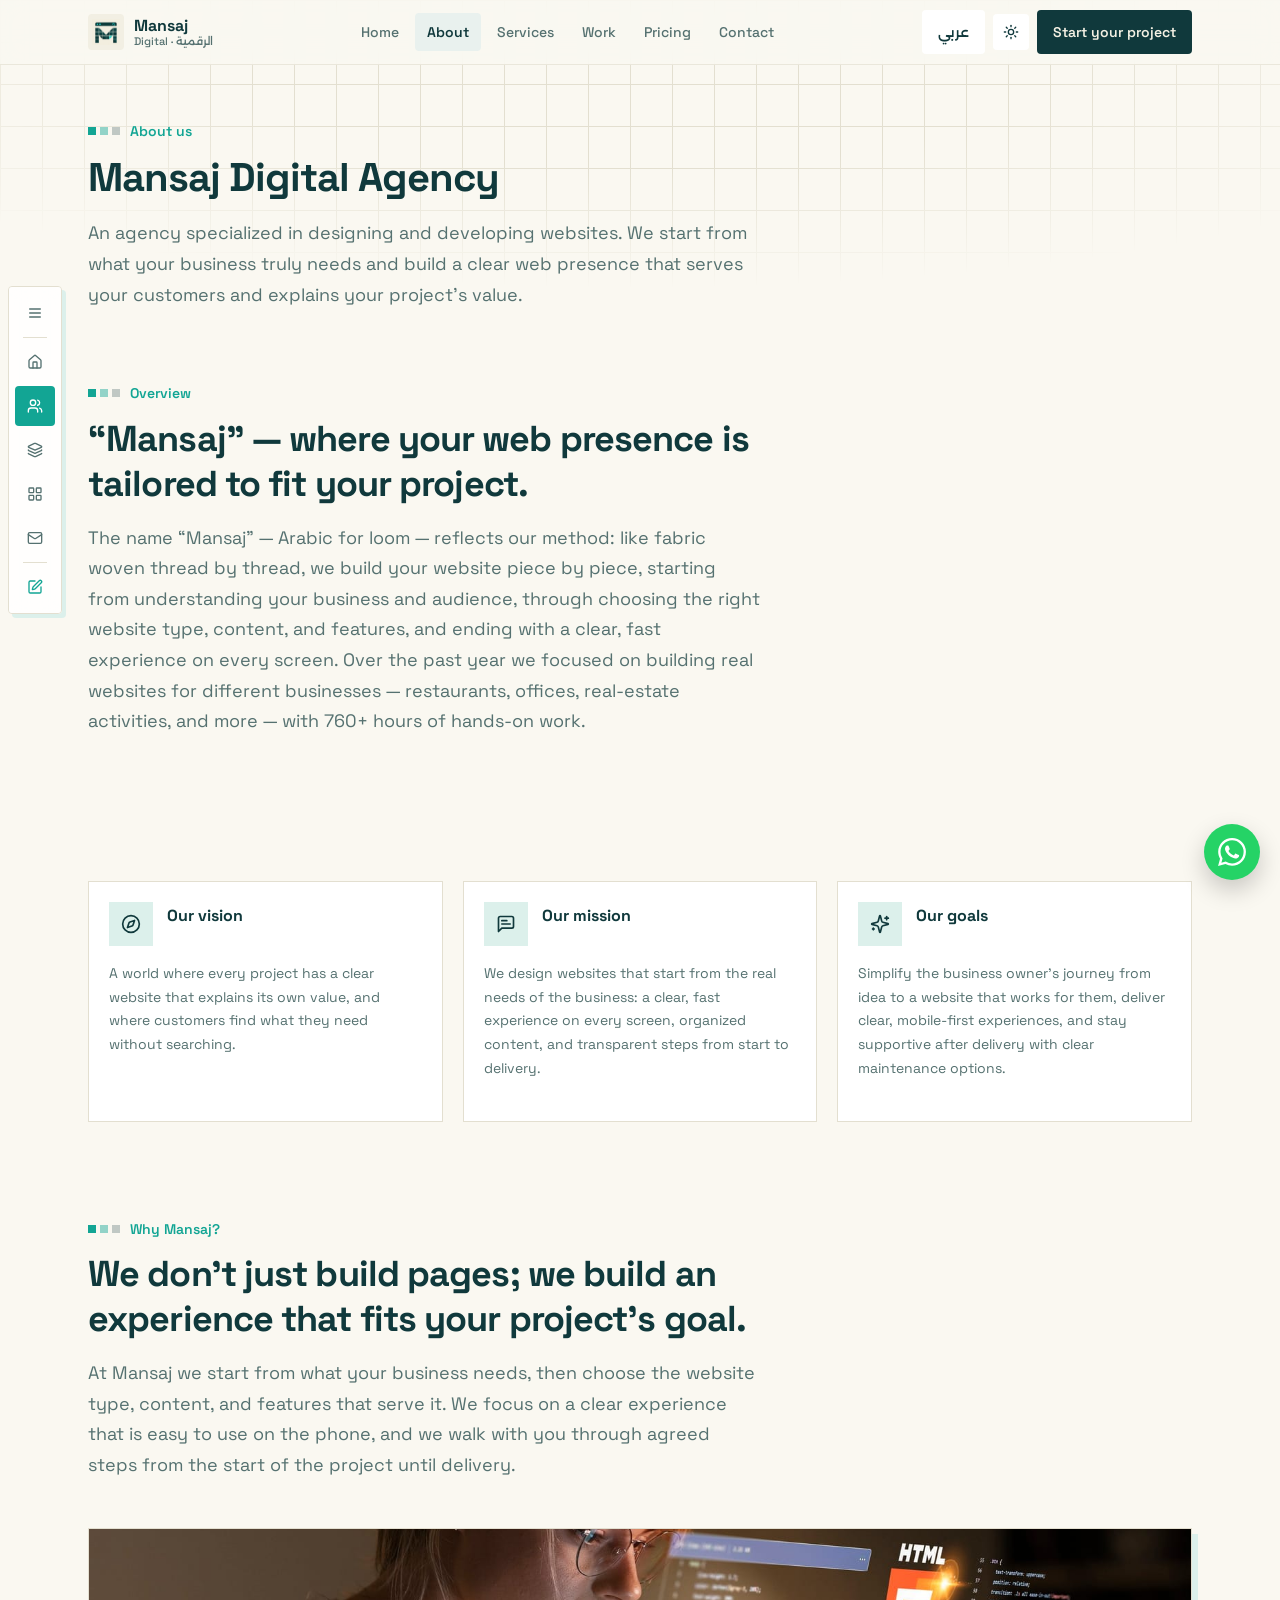
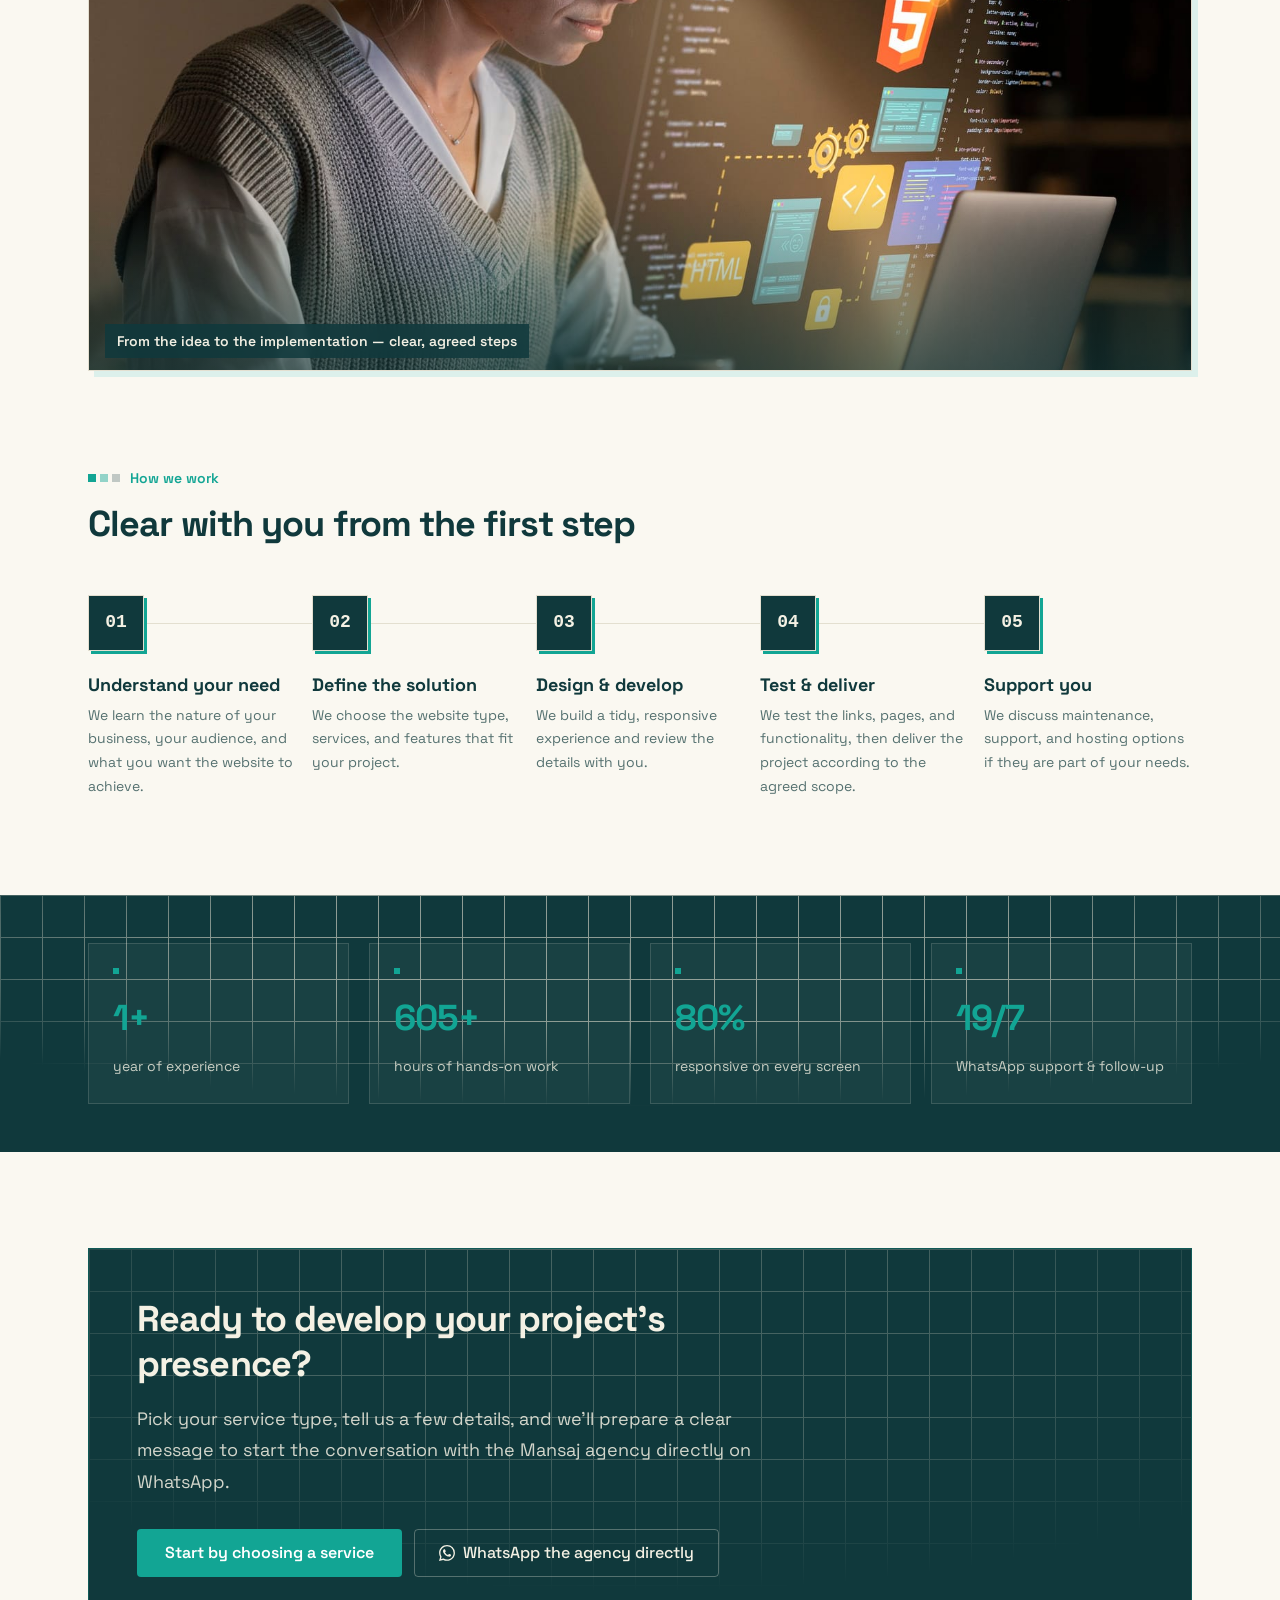
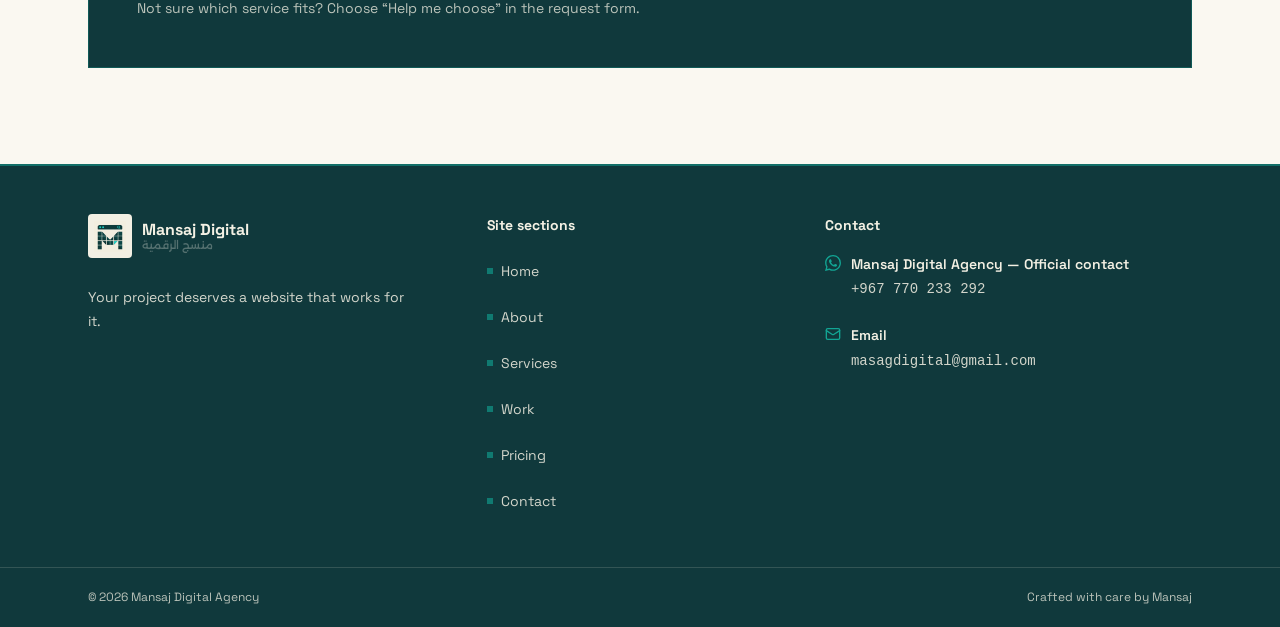
==== commit 640eb28a: "Remove Instagram links and references from Mansaj website" ====
--- a/static-site/about.html
+++ b/static-site/about.html
@@ -368,13 +368,7 @@
             </div>
           </li>
         </ul>
-        <a class="footer-insta" href="https://www.instagram.com/mansagdigital/" target="_blank" rel="noopener noreferrer">
-          <svg class="icon" aria-hidden="true"><use href="assets/icons/sprite.svg#i-instagram"></use></svg>
-          <span>
-            <span class="handle ltr">@mansagdigital</span>
-            <span class="fi-sub" data-ar="الحساب الرسمي لوكالة منسج الرقمية" data-en="The official account of Mansaj Digital">الحساب الرسمي لوكالة منسج الرقمية</span>
-          </span>
-        </a>
+        
       </div>
     </div>
 
--- a/static-site/css/style.css
+++ b/static-site/css/style.css
@@ -2202,29 +2202,6 @@
   text-decoration: underline;
   text-underline-offset: 4px;
 }
-.footer-insta {
-  margin-top: 1.5rem;
-  display: flex;
-  align-items: flex-start;
-  gap: 0.625rem;
-}
-.footer-insta .icon {
-  margin-top: 0.125rem;
-  color: var(--brand);
-}
-.footer-insta .handle {
-  font-family: ui-monospace, monospace;
-  font-size: 0.875rem;
-  font-weight: 600;
-}
-.footer-insta:hover .handle {
-  color: var(--brand);
-}
-.footer-insta .fi-sub {
-  margin-top: 0.125rem;
-  font-size: 0.75rem;
-  color: color-mix(in srgb, var(--deep-foreground) 70%, transparent);
-}
 .footer-bottom {
   border-top: 1px solid color-mix(in srgb, var(--deep-foreground) 15%, transparent);
 }
